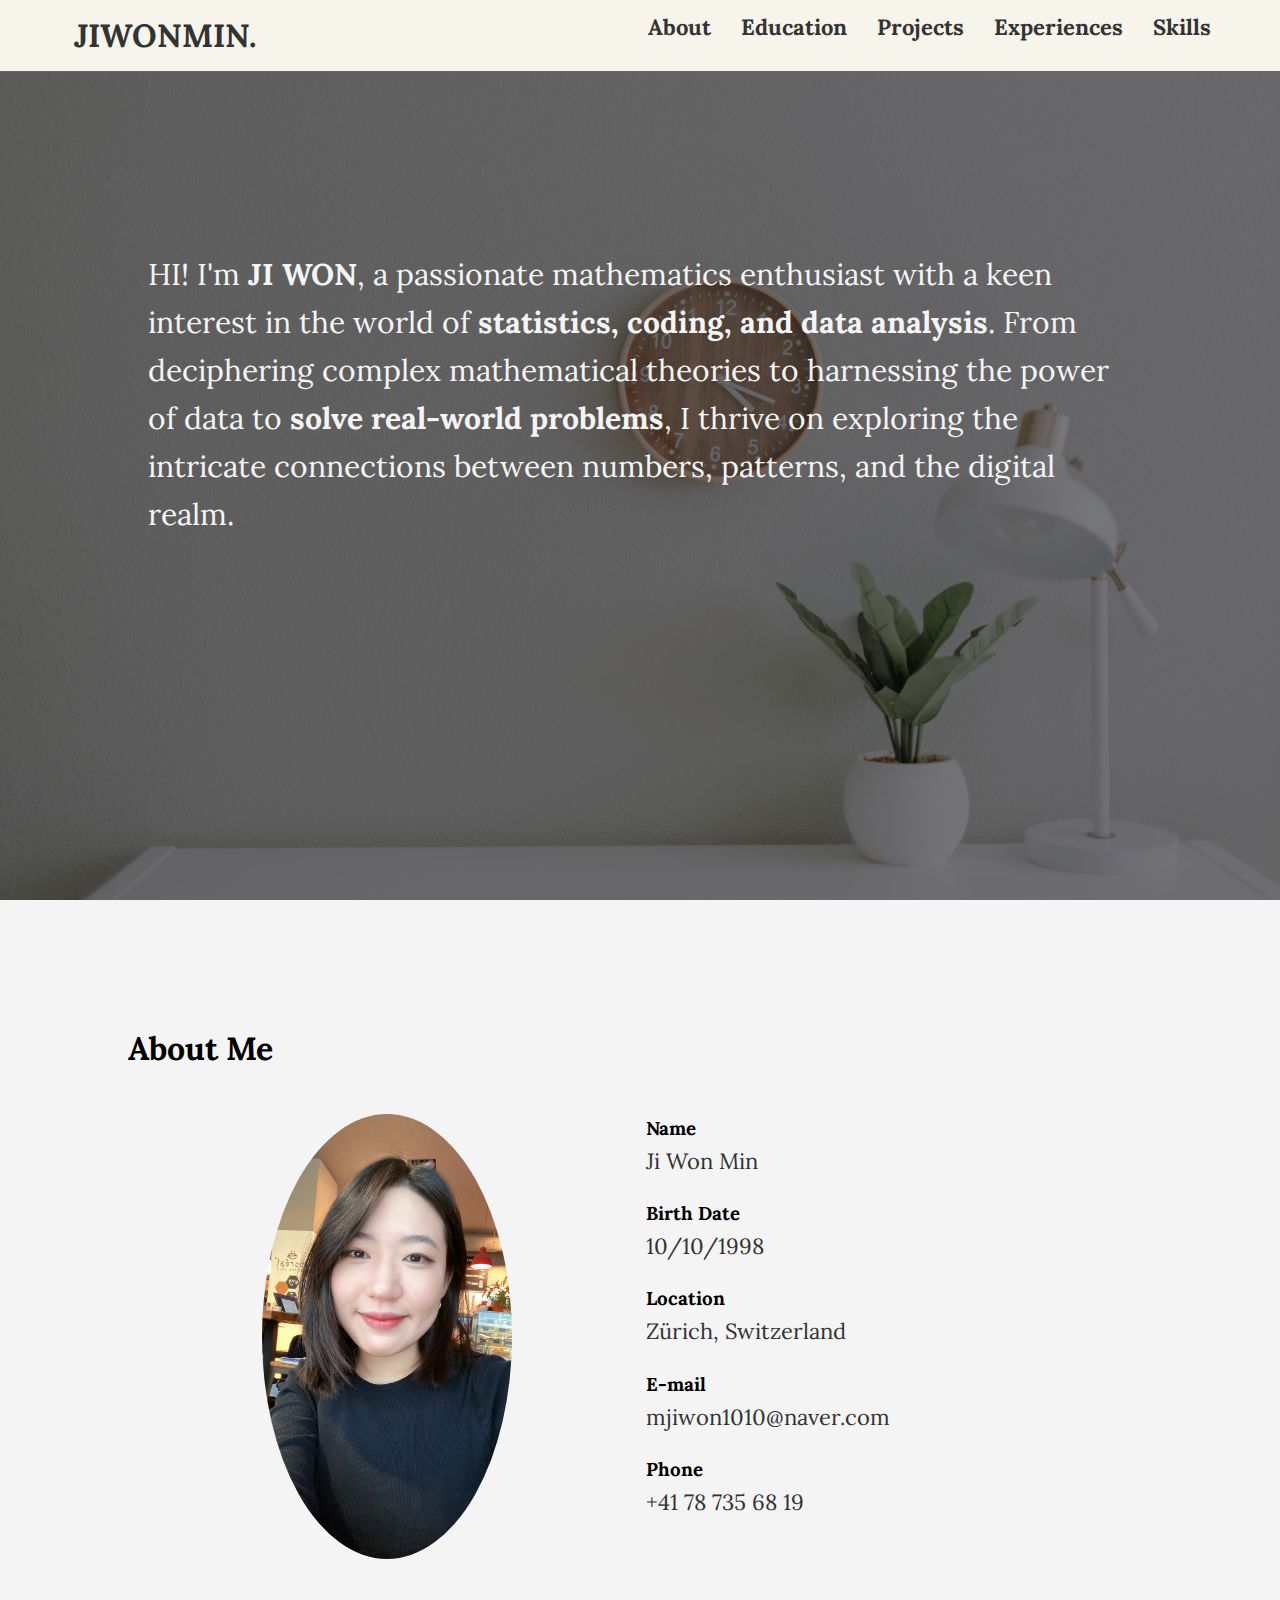
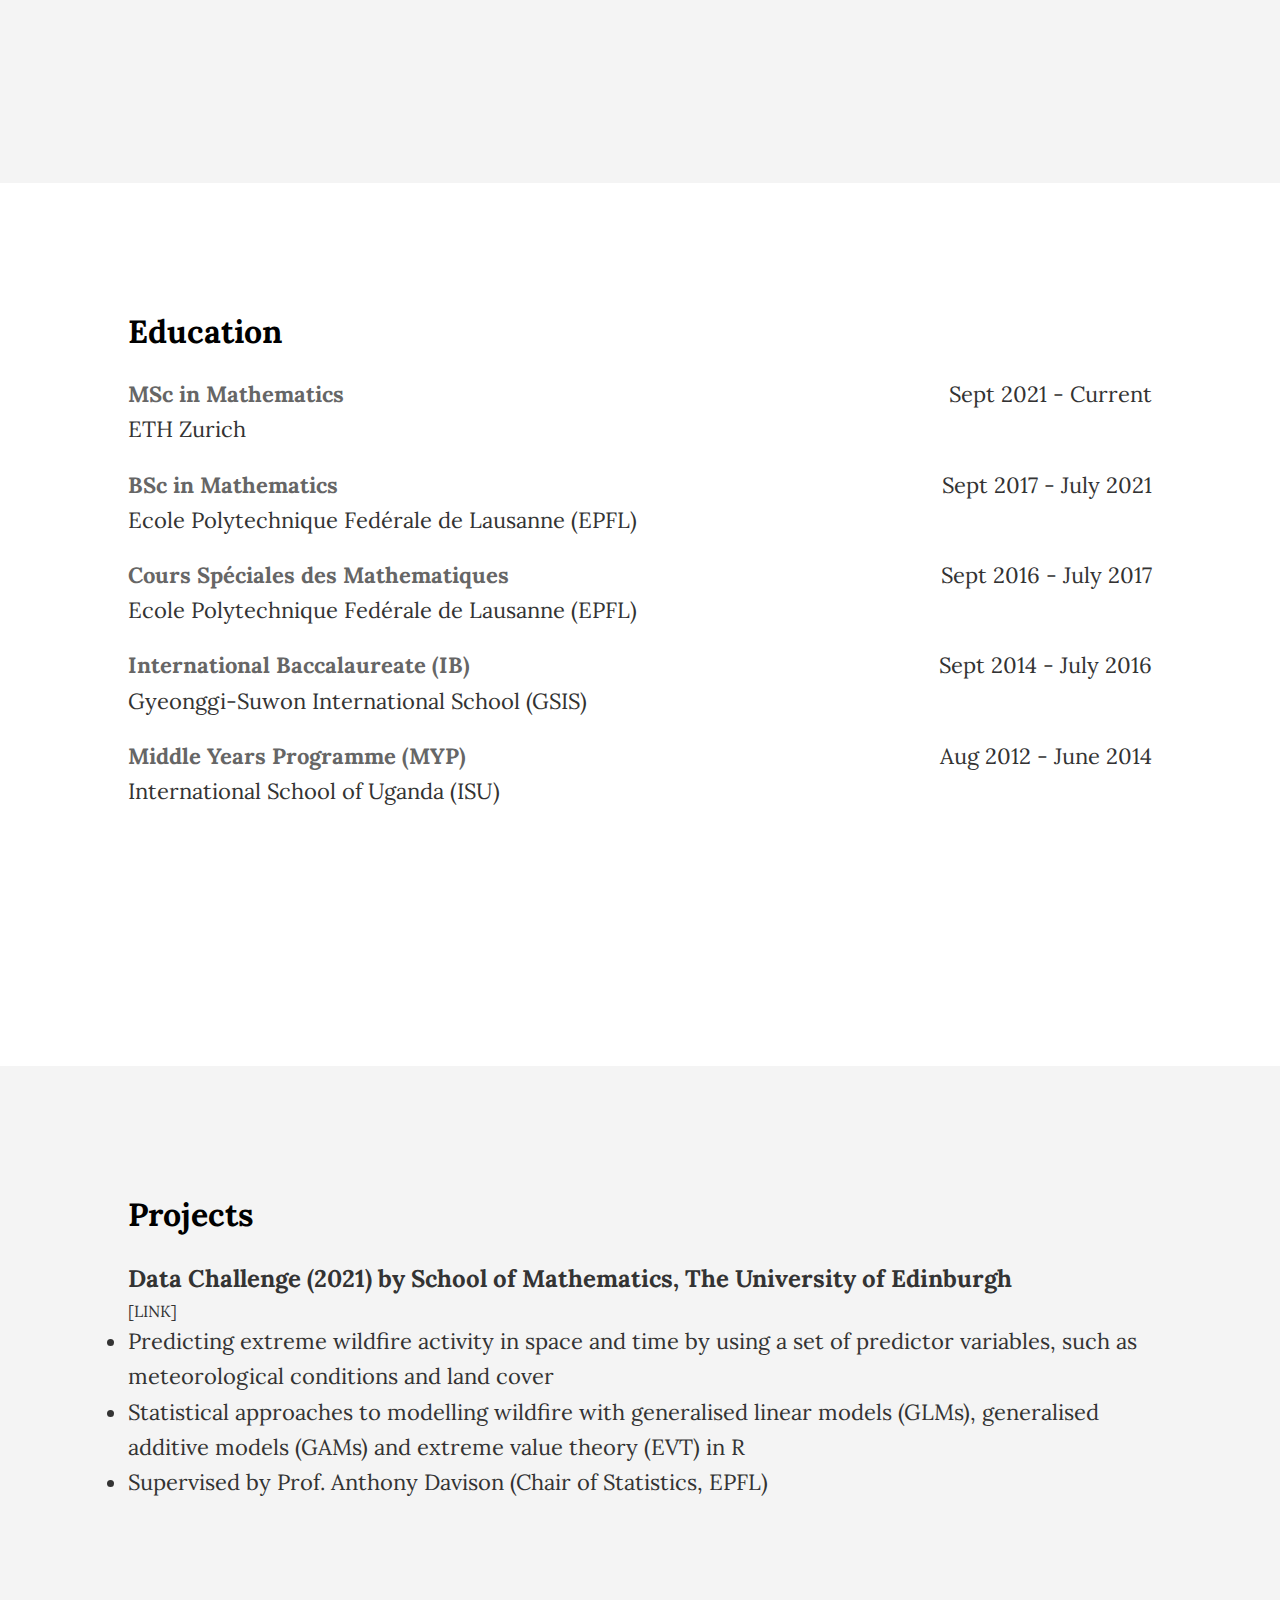
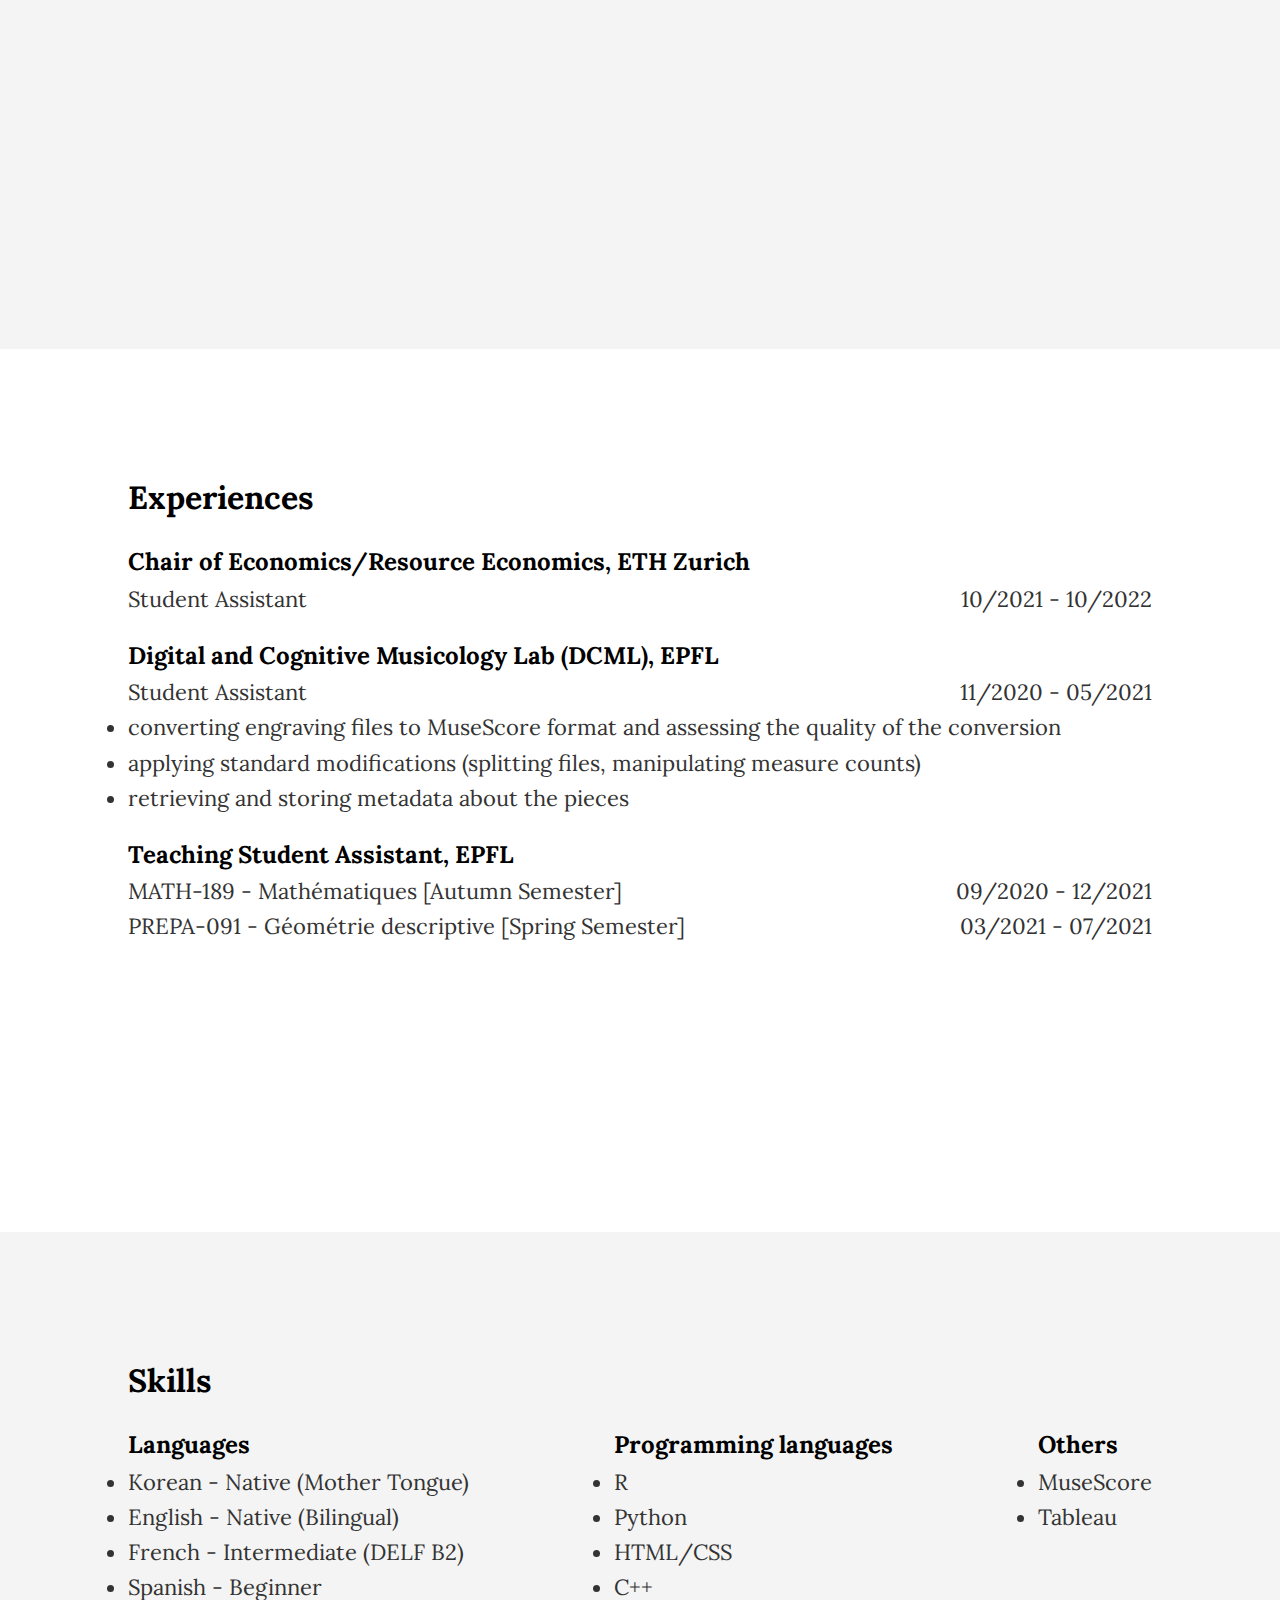
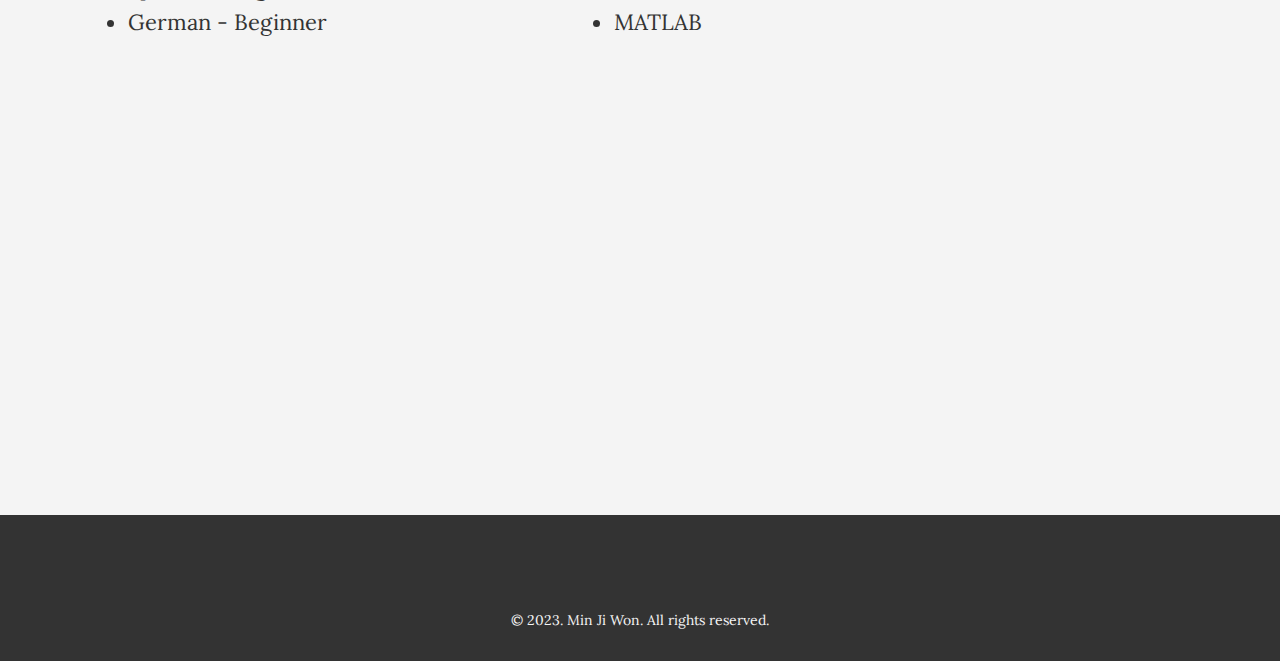
==== index.html @ 9e666506 "changed style" ====
<!DOCTYPE html>
<html lang="en">
<head>
    <meta charset="UTF-8">
    <meta name="viewport" content="width=device-width, initial-scale=1.0">
    <link rel="stylesheet" href="style.css">
    <title>민지원</title>
    <link rel="preconnect" href="https://fonts.googleapis.com">
    <link rel="preconnect" href="https://fonts.gstatic.com" crossorigin>
    <link href="https://fonts.googleapis.com/css2?family=Poppins:wght@200;400;600;700&display=swap" rel="stylesheet">
    <link href="https://fonts.googleapis.com/css2?family=Lora:wght@400;500;600;700&display=swap" rel="stylesheet">
    <link rel='stylesheet' href='https://cdn-uicons.flaticon.com/uicons-solid-rounded/css/uicons-solid-rounded.css'>
    <link rel='stylesheet' href='https://cdn-uicons.flaticon.com/uicons-regular-rounded/css/uicons-regular-rounded.css'>
    <link rel='stylesheet' href='https://cdn-uicons.flaticon.com/uicons-brands/css/uicons-brands.css'>
</head>
<body>

    <!-- Navigation -->
    <nav id="navbar" class="nav">
        <div class="nav-container display-flex">
            <a href= "/"><h1>JIWONMIN.</h1></a>
            <ul class="nav-list">
                <li><a href="#about-me">About</a></li>
                <li><a href="#education">Education</a></li>
                <li><a href="#projects">Projects</a></li>
                <li><a href="#experiences">Experiences</a></li>
                <li><a href="#skills">Skills</a></li>
            </ul>

        </div>
    </nav>

    <!-- Welcome Section -->
    <section id="welcome-section" class="welcome-section">
        <div class="container">
            <div class="welcome-content">
                <p class="light"> HI! I'm <span class="bold">JI WON</span>,
                a passionate mathematics enthusiast with a keen interest in the world of <span class="bold">statistics, coding, and data analysis</span>. From deciphering complex mathematical theories to harnessing the power of data to <span class="bold">solve real-world problems</span>, I thrive on exploring the intricate connections between numbers, patterns, and the digital realm.
                </p>
            </div>
            <i class="fi light fi-rr-angle-down"></i>
        </div>
    </section>

    <section id = "about-me" class="about-me-section">
        <div class="container">
            <h1 class="section-title">About Me</h1>
            <div class="about-me-content">
                <img src="IMG_6400.JPG" width = "250px" class="profile-pic">
                <div class="about-me-icons">
                    <div class="icon">
                        <i class="fi fi-sr-user" ></i>
                        <span><h3>Name </h3> <p>Ji Won Min</p></span>
                    </div>
                    <div class="icon">
                        <i class="fi fi-sr-calendar"></i>
                        <span><h3>Birth Date  </h3><p>10/10/1998</p></span>
                    </div>
                    <div class="icon">
                        <i class="fi fi-sr-marker"></i>
                        <span><h3>Location  </h3><p>Zürich, Switzerland</p></span>
                    </div>
                    <div class="icon">
                        <i class="fi fi-sr-envelope" ></i>
                        <span><h3>E-mail  </h3> <p>mjiwon1010@naver.com</p></span>
                    </div>
                    <div class="icon">
                        <i class="fi fi-sr-phone-call"></i>
                        <span><h3>Phone  </h3><p> +41 78 735 68 19</p></span>
                    </div>
                </div>
            </div>

        </div>
        </div>
    </section>

    <!-- Education Section -->
    <section id="education" class="education-section">
        <div class="container">
            <h1 class="section-title">Education</h1>
            <div class="education-item">
                <div class="school">
                    <p class="education-degree">MSc in Mathematics</p>
                    <p class="school-name">ETH Zurich</p>
                </div>
                <p class="education-date">Sept 2021 - Current</p>
            </div>
            <div class="education-item">
                <div class="school">
                    <p class="education-degree">BSc in Mathematics</p>
                    <p class="school-name">Ecole Polytechnique Fedérale de Lausanne (EPFL)</p>
                </div>
                <p class="education-date">Sept 2017 - July 2021</p>
            </div>
            <div class="education-item">
                <div class="school">
                    <p class="education-degree">Cours Spéciales des Mathematiques</p>
                    <p class="school-name">Ecole Polytechnique Fedérale de Lausanne (EPFL)</p>
                </div>
                <p class="education-date">Sept 2016 - July 2017</p>
            </div>

            <div class="education-item">
                <div class="school">
                    <p class="education-degree">International Baccalaureate (IB)</p>
                    <p class="school-name">Gyeonggi-Suwon International School (GSIS)</p>
                </div>
                <p class="education-date">Sept 2014 - July 2016</p>
            </div>
            <div class="education-item">
                <div class="school">
                    <p class="education-degree">Middle Years Programme (MYP)</p>
                    <p class="school-name">International School of Uganda (ISU)</p>
                </div>
                <p class="education-date">Aug 2012 - June 2014</p>
            </div>
        </div>
        
    </section>

    <!-- Projects Section -->
    <section id="projects" class="projects-section">
        <div class="container">
            <h1 class="section-title">Projects</h1>
            <div class="project">
                <h2>Data Challenge (2021) by School of Mathematics, The University of Edinburgh</h2><a href="Wildfires_Report.pdf">[LINK]</a>
                <ul>
                    <li>Predicting extreme wildfire activity in space and time by using a set of predictor variables, such as meteorological conditions and land cover</li>
                    <li>Statistical approaches to modelling wildfire with generalised linear models (GLMs), generalised additive models (GAMs) and extreme value theory (EVT) in R</li>
                    <li>Supervised by Prof. Anthony Davison (Chair of Statistics, EPFL)</li>
                </ul>
            </div>
        </div>
    </section>

    <!-- Experiences Section -->
    <section id="experiences" class="experiences-section">
        <div class="container">
            <h1 class="section-title">Experiences</h1>
            <div class="experience">
                <h2>Chair of Economics/Resource Economics, ETH Zurich</h2>
                <div class="display-flex">
                    <p>Student Assistant </p>
                    <p>10/2021 - 10/2022 </p>
                </div>
            </div>
            <div class="experience">
                <h2>Digital and Cognitive Musicology Lab (DCML), EPFL</h2>
                <div class="display-flex">
                    <p>Student Assistant</p>
                    <p>11/2020 - 05/2021</p>
                </div>
                <ul>
                    <li>converting engraving files to MuseScore format and assessing the quality of the conversion</li>
                    <li>applying standard modifications (splitting files, manipulating measure counts)</li>
                    <li>retrieving and storing metadata about the pieces</li>
                </ul>
            </div>
            <div class="experience">
                <h2>Teaching Student Assistant, EPFL </h2>
                <div class="display-flex">
                    <p>MATH-189 - Mathématiques [Autumn Semester] </p> <p>09/2020 - 12/2021 </p>
                </div>
                <div class="display-flex">
                    <p>PREPA-091 - Géométrie descriptive [Spring Semester]</p> <p>03/2021 - 07/2021</p>
                </div>
            </div>
        </div>
    </section>
    <!--Skills section -->
    <section id="skills" class="skills-section">
        <div class="container">
            <h1 class="section-title">Skills</h1>
            <div class="display-flex">
                <div class="skill">
                    <h2>Languages</h2>
                    <ul>
                        <li>Korean - Native (Mother Tongue)</li>
                        <li>English - Native (Bilingual)</li>
                        <li>French - Intermediate (DELF B2)</li>
                        <li>Spanish - Beginner</li>
                        <li>German - Beginner</li>
                    </ul>
                </div>
                <div class="skill">
                    <h2>Programming languages</h2>
                    <ul>
                        <li>R</li>
                        <li>Python</li>
                        <li>HTML/CSS</li>
                        <li>C++</li>
                        <li>MATLAB</li>
                    </ul>
                </div>
                <div class="skill">
                    <h2>Others</h2>
                    <ul>
                        <li>MuseScore</li>
                        <li>Tableau</li>
                    </ul>
                </div>
            </div>
        </div>
    </section>
    <footer>
        <div class="footer-content">
            <div class="socials">
                <a href="https://github.com/jiwon-min98"><i class="fi light fi-brands-github"></i></a>
                <a href="https://www.youtube.com/@Znlsji/"><i class="fi light fi-brands-youtube"></i></a>
                <a href="https://www.linkedin.com/in/ji-won-min-3157461b7"><i class="fi light fi-brands-linkedin"></i></a>
                <a href="https://www.instagram.com/_minjiwon/"><i class="fi light fi-brands-instagram"></i></a>
            </div>
            <p class="light">© 2023. Min Ji Won. All rights reserved.</p>
            
        </div>
        
    </footer>
    
    
</body>
</html>
---- style.css ----
/* Reset some default margin and padding */
*, ::before,::after {
    margin: 0;
    padding: 0;
}

p, li {
    color: #333;
    font-size: 22px;
}

a {
    text-decoration: none;
}



/* Global Styles */
html{
    scroll-behavior:smooth;
    line-height:1.15;
    -webkit-text-size-adjust:100%;
    -webkit-tap-highlight-color:transparent;
}
body {
    font-family: 'Lora','Poppins', sans-serif;
    line-height: 1.6;
}

section{
    position: relative;
    height:90vh;
    padding-top:73px;
}

.section-title{
    font-size: 32px;
}
.container {
    max-width: 80vw;
    margin: 0 auto;
    padding: 50px;
}
.display-flex{
    display: flex;
    justify-content: space-between;
}

.fi{
    font-size: 40px;
    margin-right: 20px;
}


/* Navigation styles */
.nav {
    padding:10px;
    position: fixed;
    top: 0;
    left: 0;
    width: 100%;
    z-index: 1000;
    text-align: center;
    background-color: #F6F4EB;
    border-bottom: #666 1px solid;
}

.nav-container{
    max-width: 90vw;
    margin:0 auto;
}


.nav-list {
    list-style-type: none;
    display: flex;
    justify-content: center;
}

.nav-list li {
    margin: 0 15px;
}

.nav a {
    text-decoration: none;
    color: #333;
    font-weight: bold;
}

.nav-list a:hover {
    background-color: #333;
    color: #fff;
}

/* Welcome Section Styles */
.welcome-section {
    background-image: linear-gradient(rgba(0, 0, 0, 0.5), rgba(0, 0, 0, 0.5)),
    url(samantha-gades-BlIhVfXbi9s-unsplash.jpg);
    background-size: cover;
    height:80vh;
    padding-top: 180px;
}


.profile-pic{
    border-radius: 90%;
}

.welcome-content{
    margin:20px;
}

.light{
    color: #f4f4f4;
}

.fi-rr-angle-down{
    position:absolute;
    margin:0;
    padding:0;
    top:80%;
    left: 50%;
    right: 50%;
    animation: updown 1s ease infinite;

}
@keyframes updown {
    0% {
      transform: translateY(-15%);
    }
  
    50% {
      transform: translateY(10%);
    }
  
    100% {
      transform: translateY(-15%);
    }
  }

.bold{
    font-weight: bold;
}

.welcome-content p{
    font-size: 30px;
}

.about-me-section{
    background:#f4f4f4;
}

.about-me-content {
    display: flex;
    justify-content: center;
    width:70vw;
    margin-top:40px;

}
.about-me-icons{
    margin-left:5vw;
}
.icon {
    display: flex;
    margin-bottom: 20px;
    margin-left: 50px;
}

/* Education Section Styles */
.education-section {
    background-color: #fff;
}

.education-section h1{
    font-size: 32px;
}

.education-item {
    margin: 20px 0;
    display: flex;
    justify-content: space-between;
}


.education-degree {
    font-weight: bold;
    color: #666;
}
/* Projects Section Styles */
.projects-section {
    background-color: #f4f4f4;
}


.project{
    text-align: left;
    margin-top: 20px;
}

.project h2 {
    color: #333;
}

.project a{
    text-decoration: none;
    color:#333;
}
/*.project a {
    text-decoration: none;
    color: #333;
    padding: 10px 20px;
    border: 1px solid #333;
    border-radius: 5px;
    transition: background-color 0.3s ease;
}*/

.project a:hover {
    background-color: #333;
    color: #fff;
}

/* Experiences section */
.experience{
    margin-top:20px;
}


/*Skills section*/
.skills-section{
    background-color: #f4f4f4;
}

.skill{
    margin-top:20px;
}

/*footer*/
footer{
    background-color: #333;
    color:#f4f4f4;
    padding:30px;
    text-align: center;

}

footer p {
    font-size: 14px;
    
}
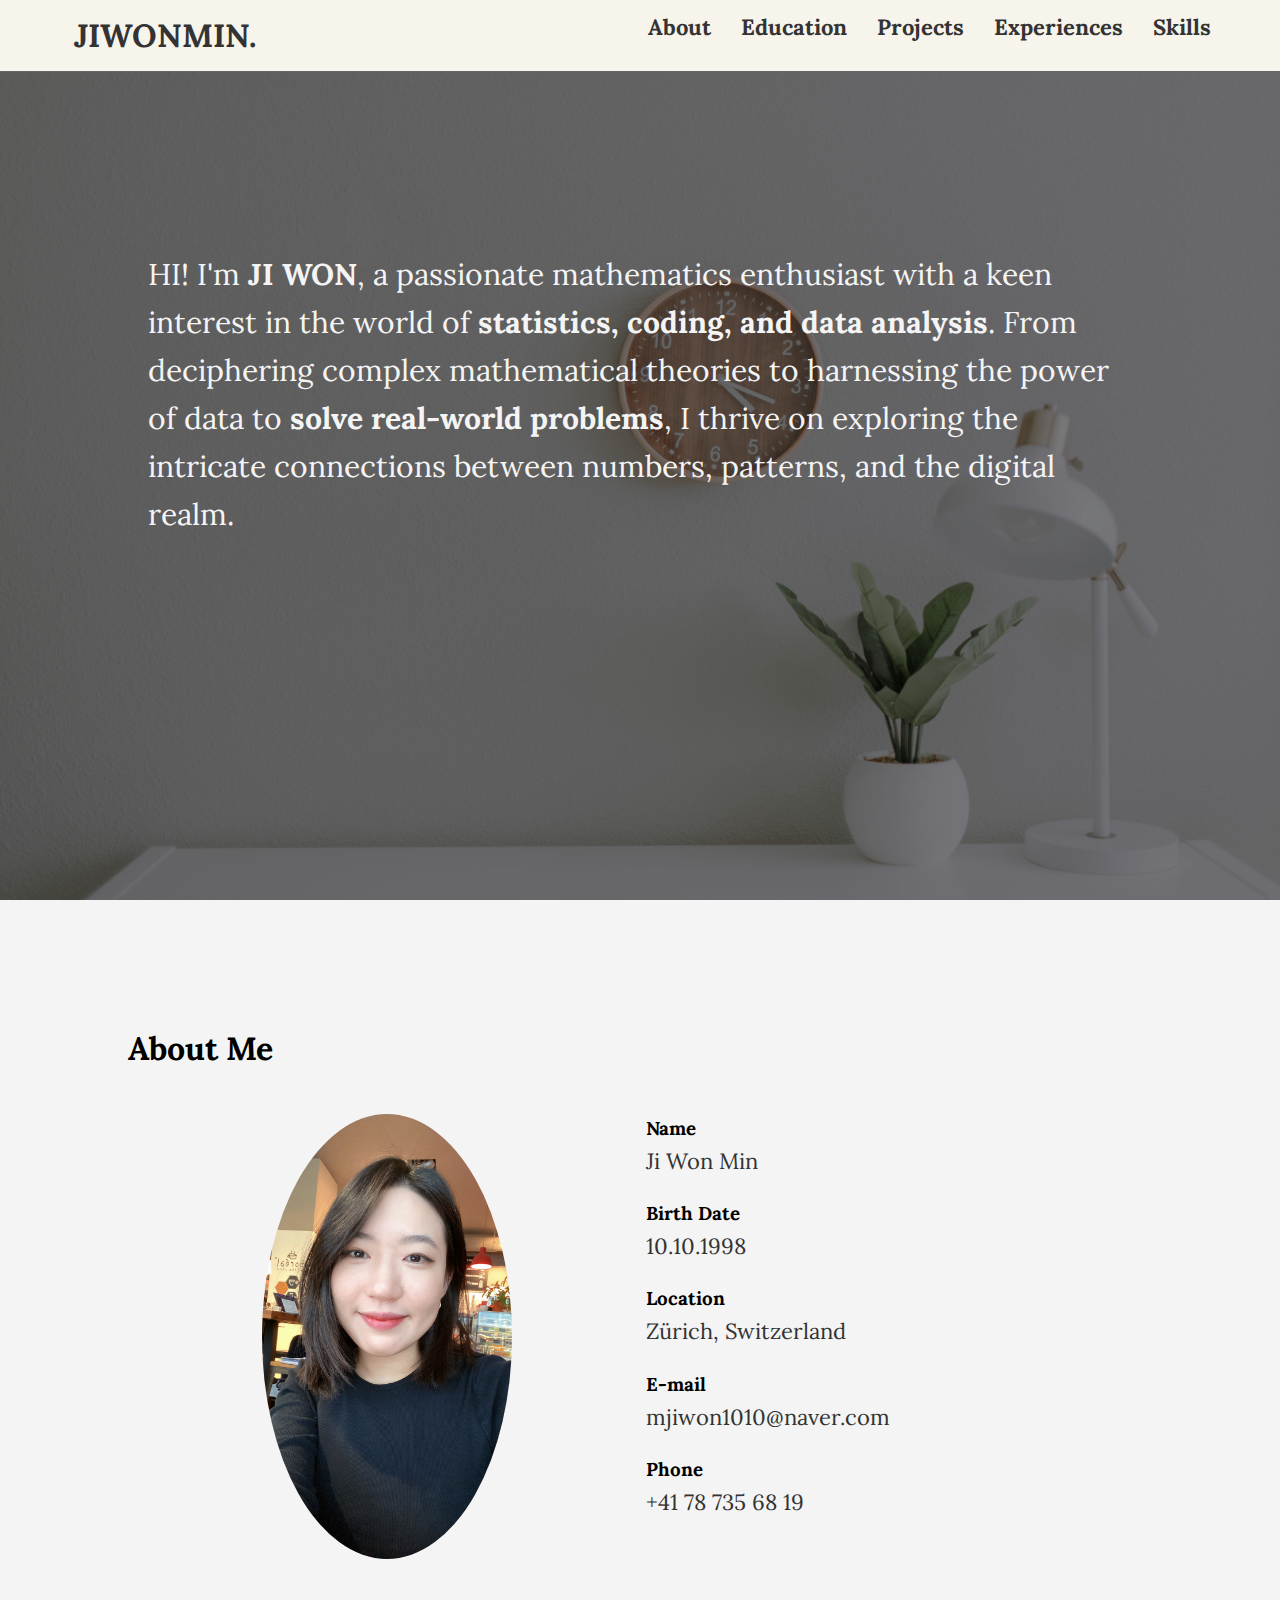
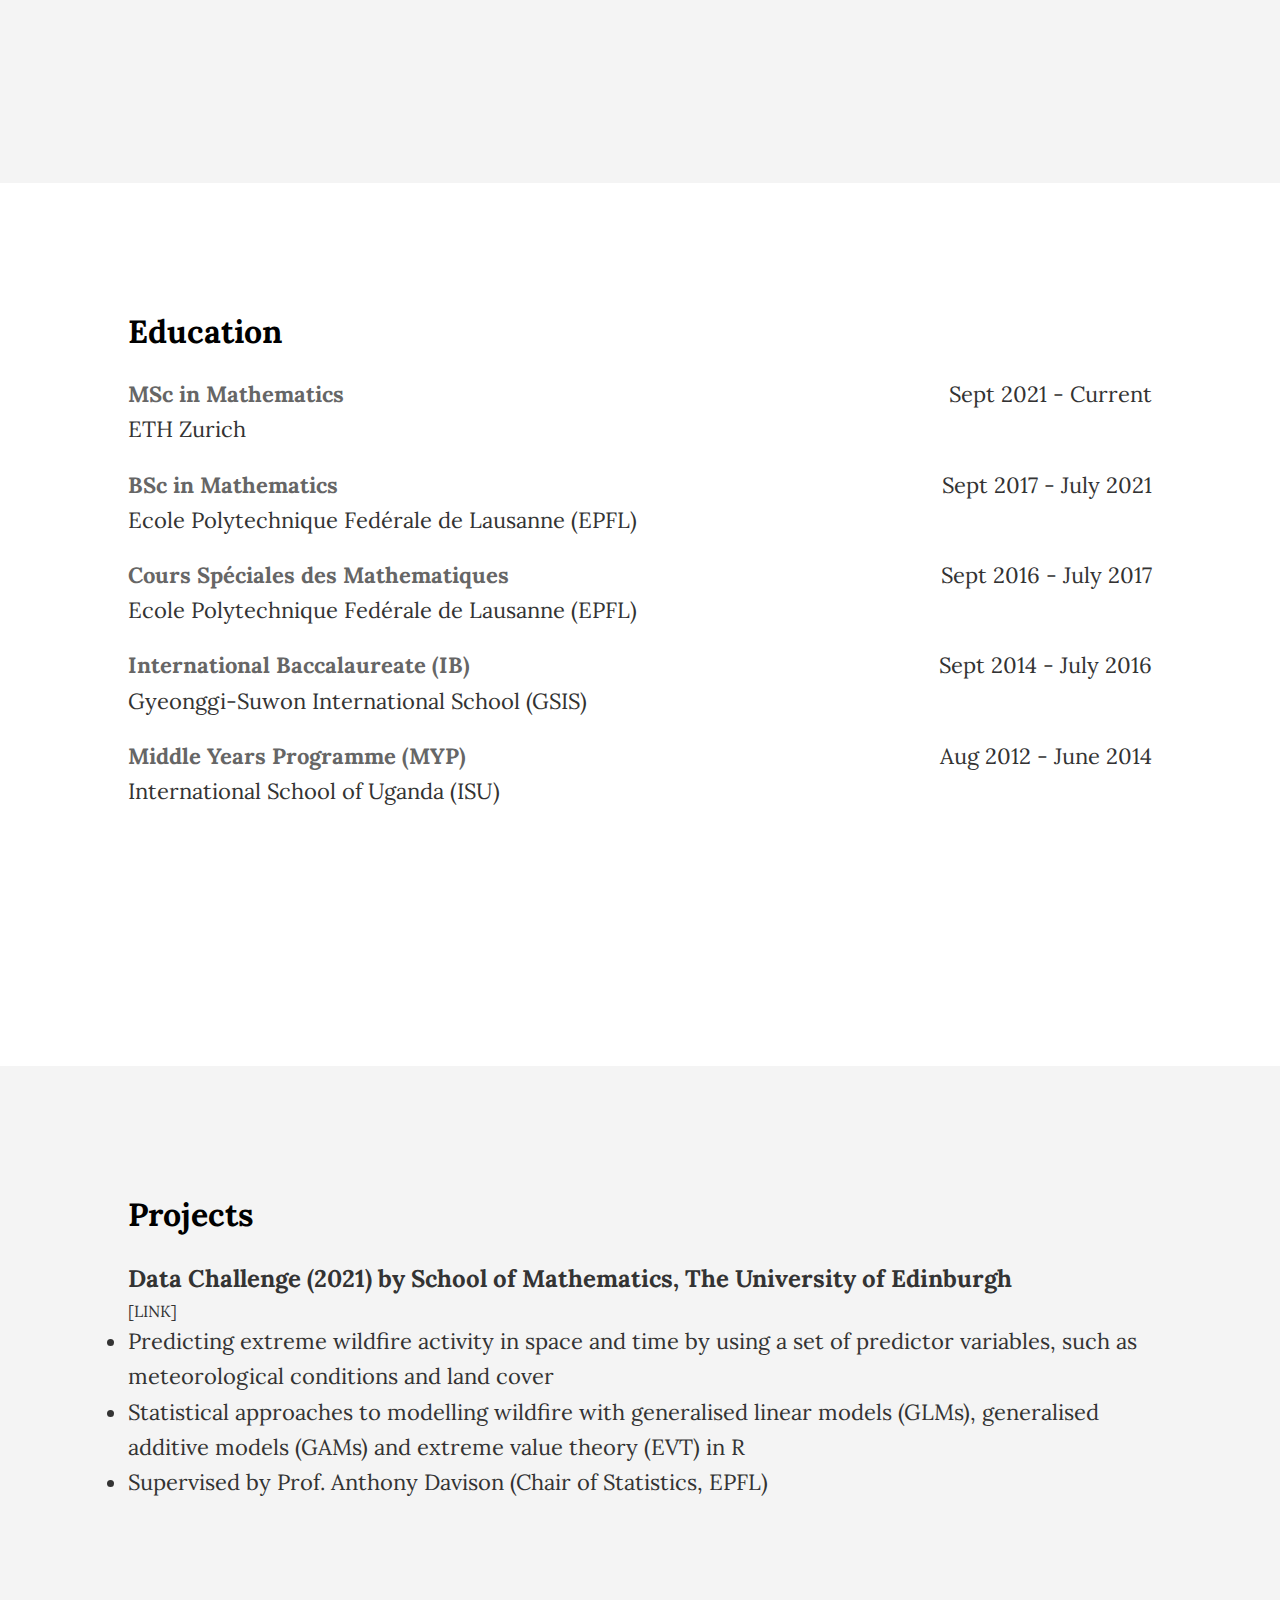
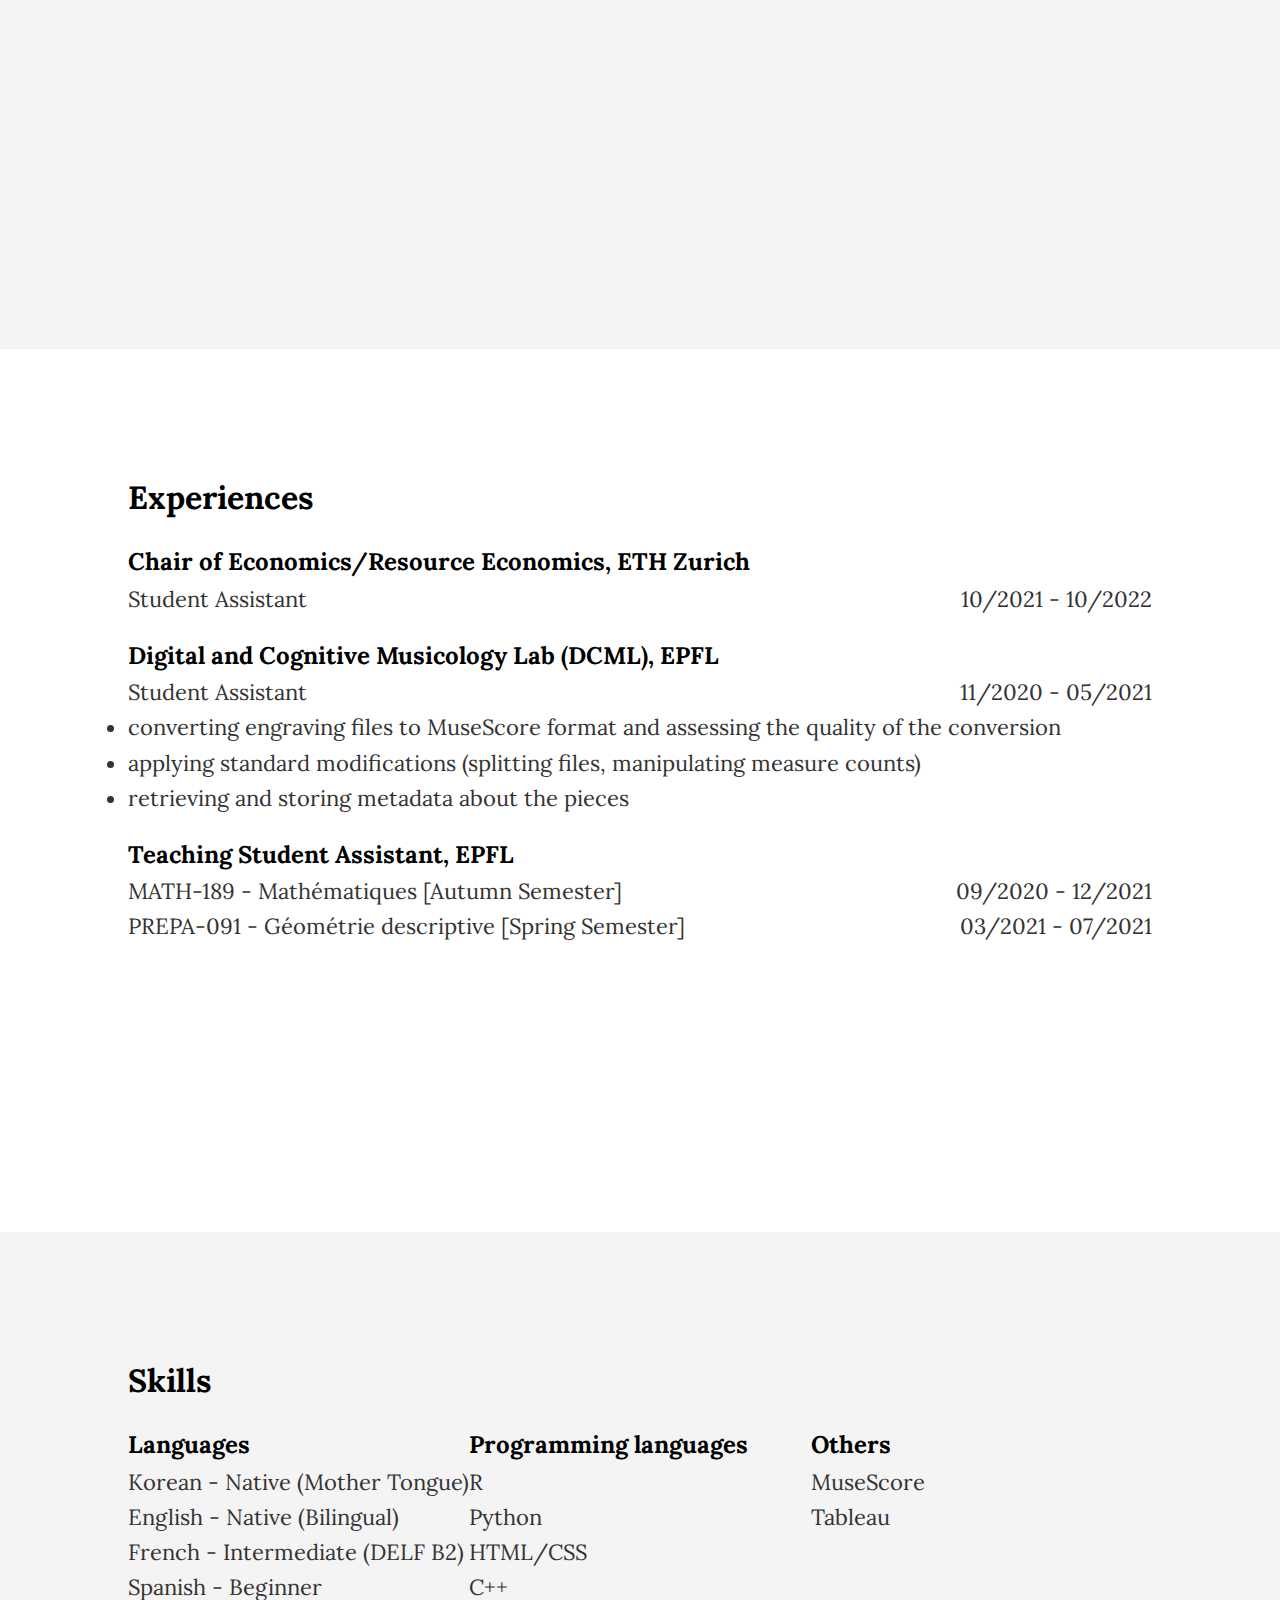
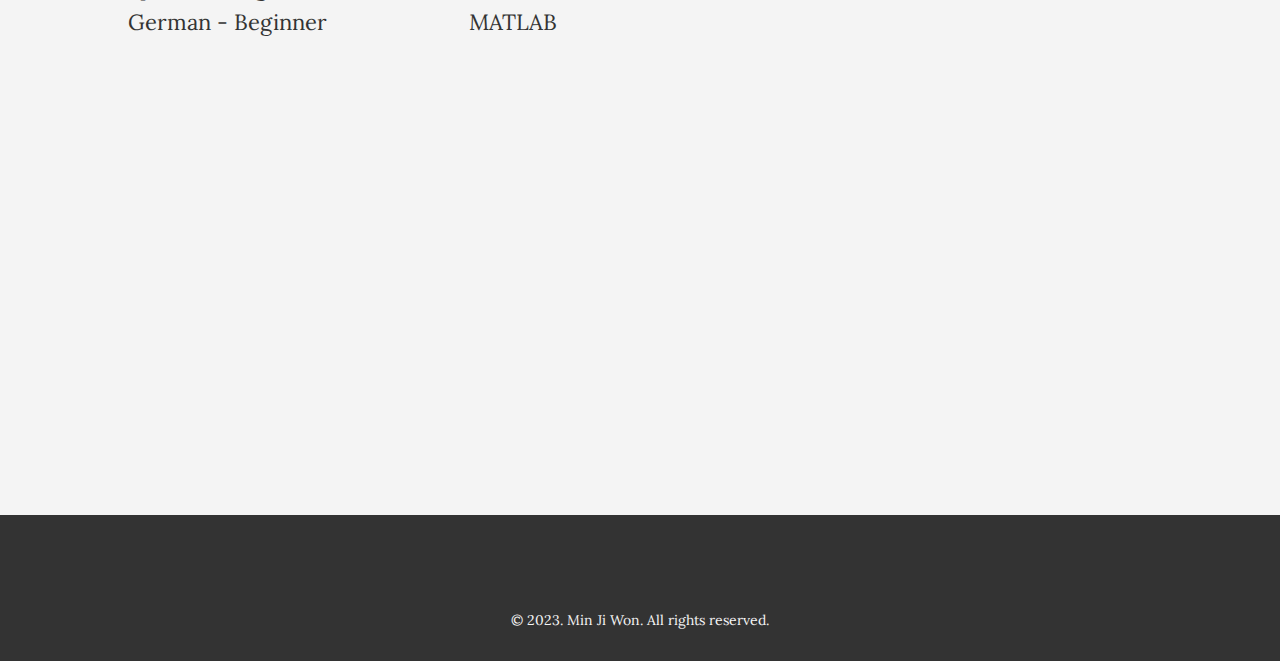
==== commit 0621bb22: "changes" ====
--- a/index.html
+++ b/index.html
@@ -54,7 +54,7 @@
                     </div>
                     <div class="icon">
                         <i class="fi fi-sr-calendar"></i>
-                        <span><h3>Birth Date  </h3><p>10/10/1998</p></span>
+                        <span><h3>Birth Date  </h3><p>10.10.1998</p></span>
                     </div>
                     <div class="icon">
                         <i class="fi fi-sr-marker"></i>
@@ -172,7 +172,7 @@
     <section id="skills" class="skills-section">
         <div class="container">
             <h1 class="section-title">Skills</h1>
-            <div class="display-flex">
+            <div class="display-grid">
                 <div class="skill">
                     <h2>Languages</h2>
                     <ul>
--- a/style.css
+++ b/style.css
@@ -234,6 +234,15 @@
     margin-top:20px;
 }
 
+.skill li{
+    list-style: none;
+}
+
+.display-grid{
+    display: grid;
+    grid-template-columns: 1fr 1fr 1fr;
+}
+
 /*footer*/
 footer{
     background-color: #333;
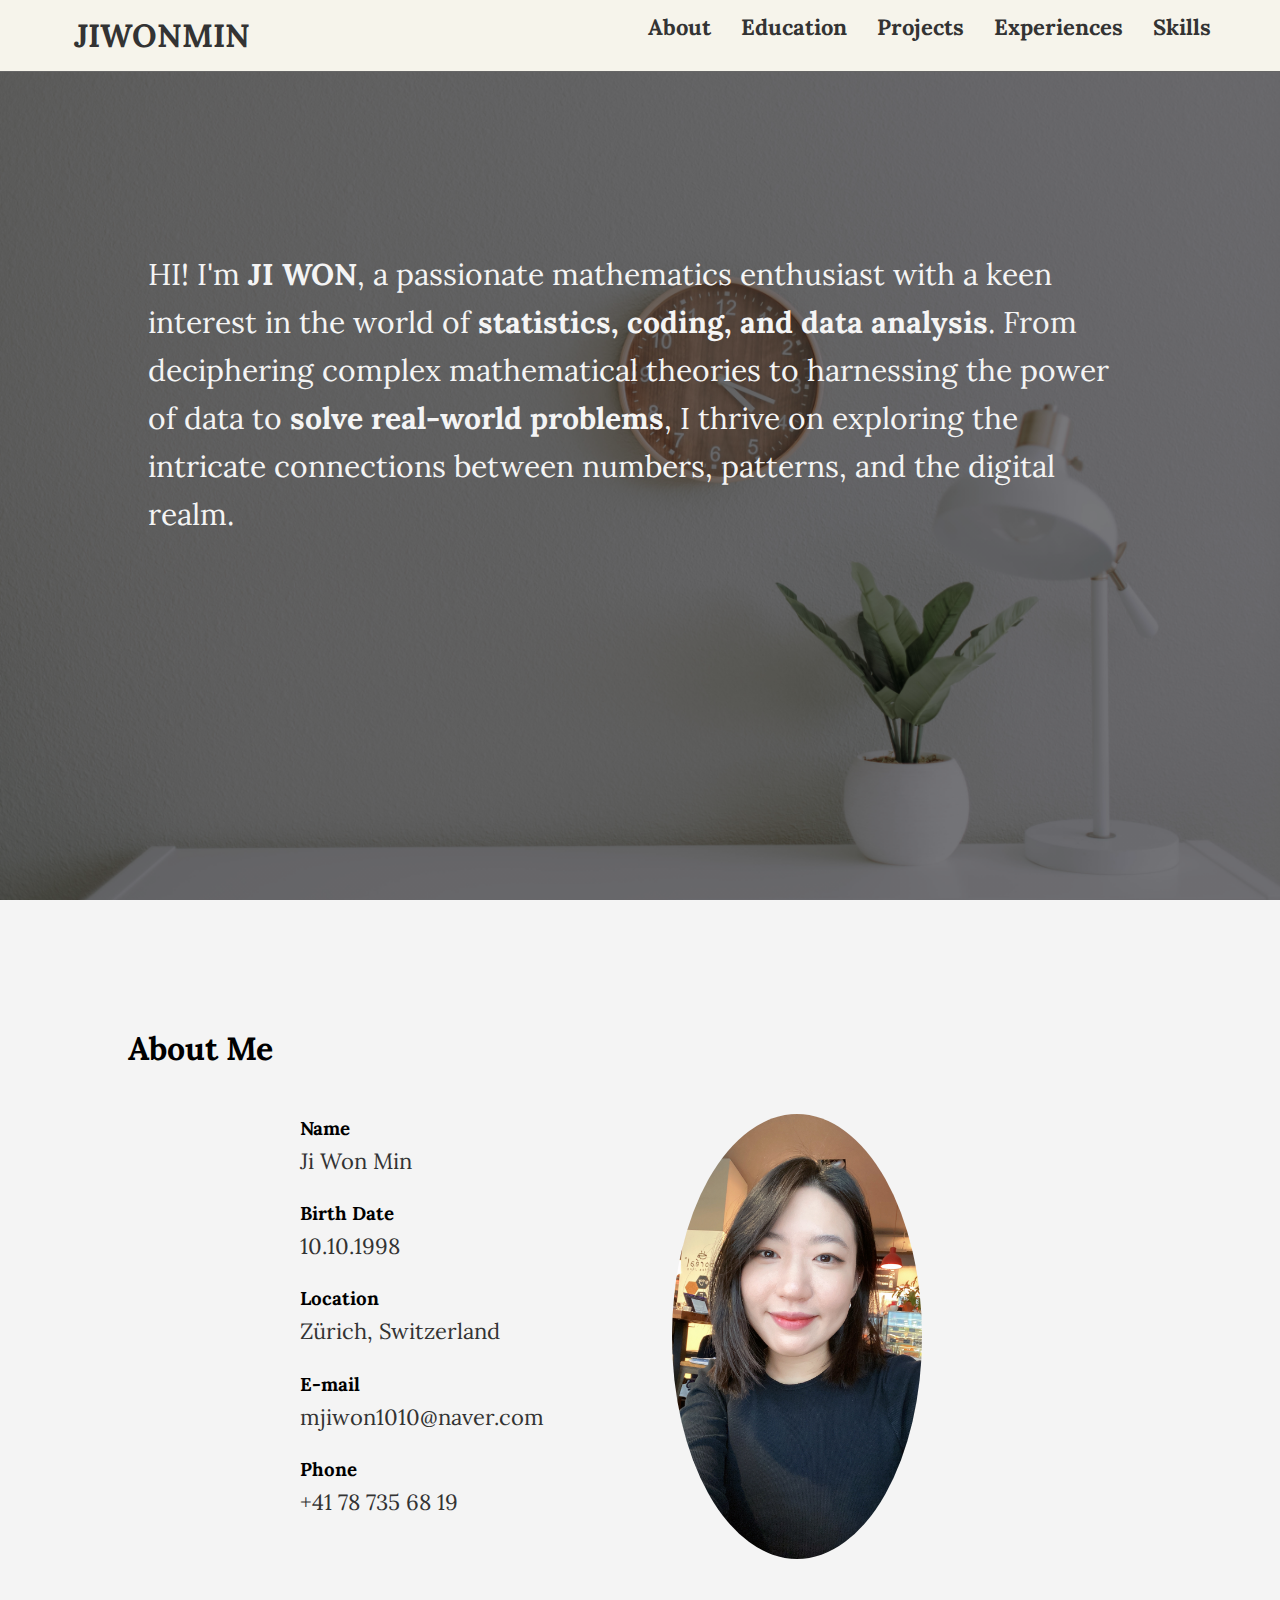
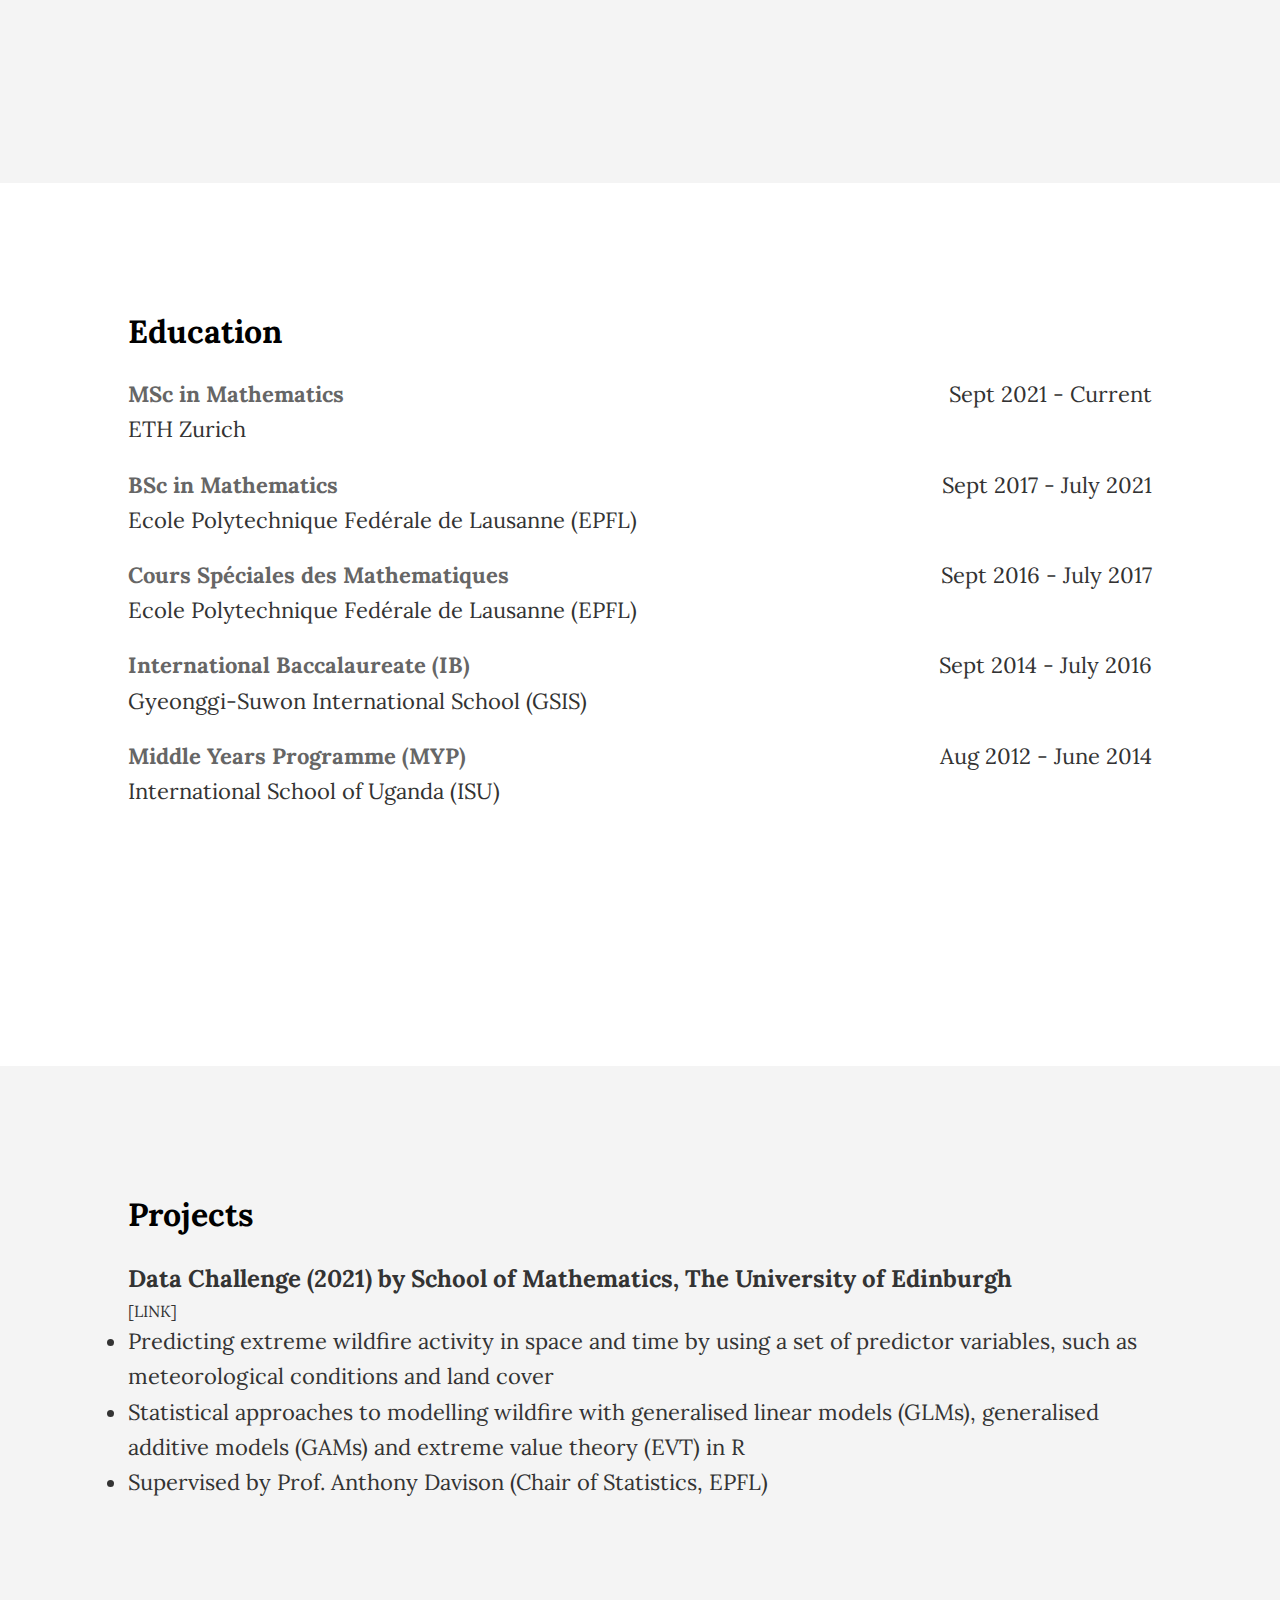
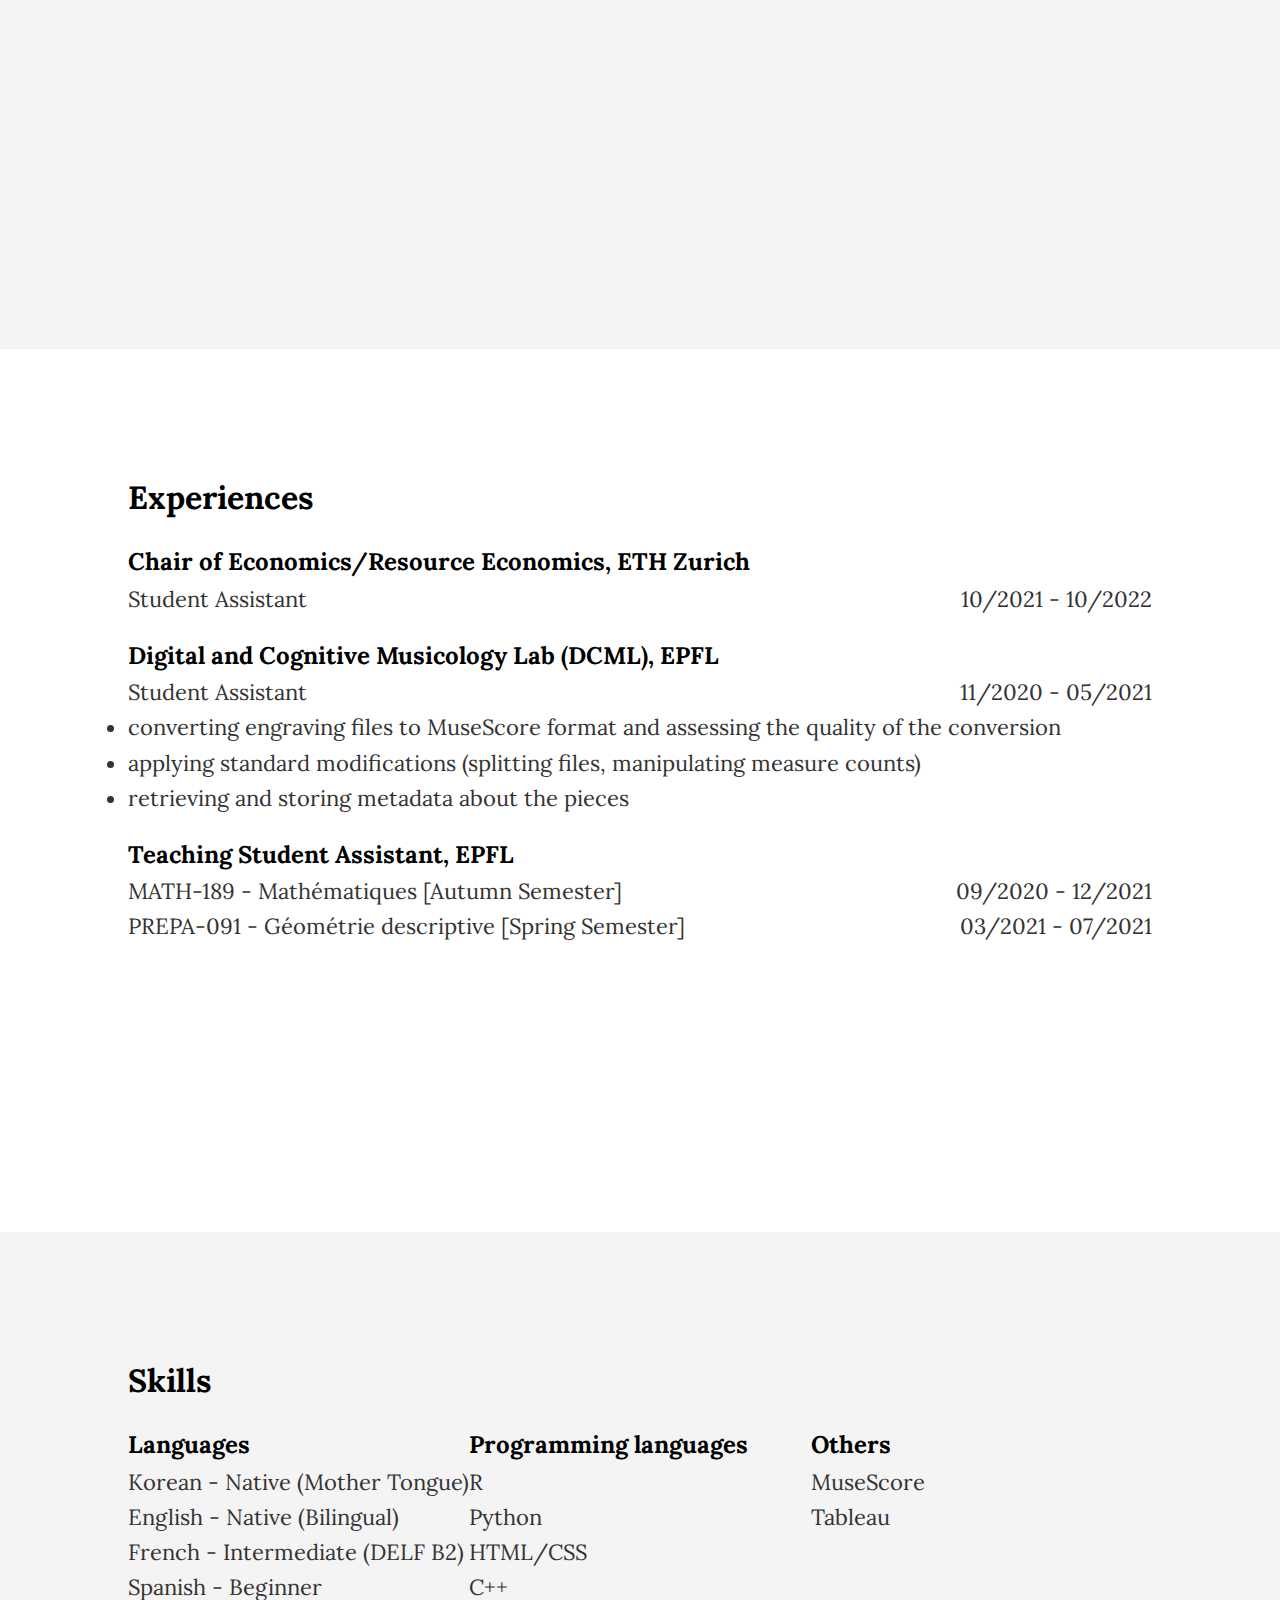
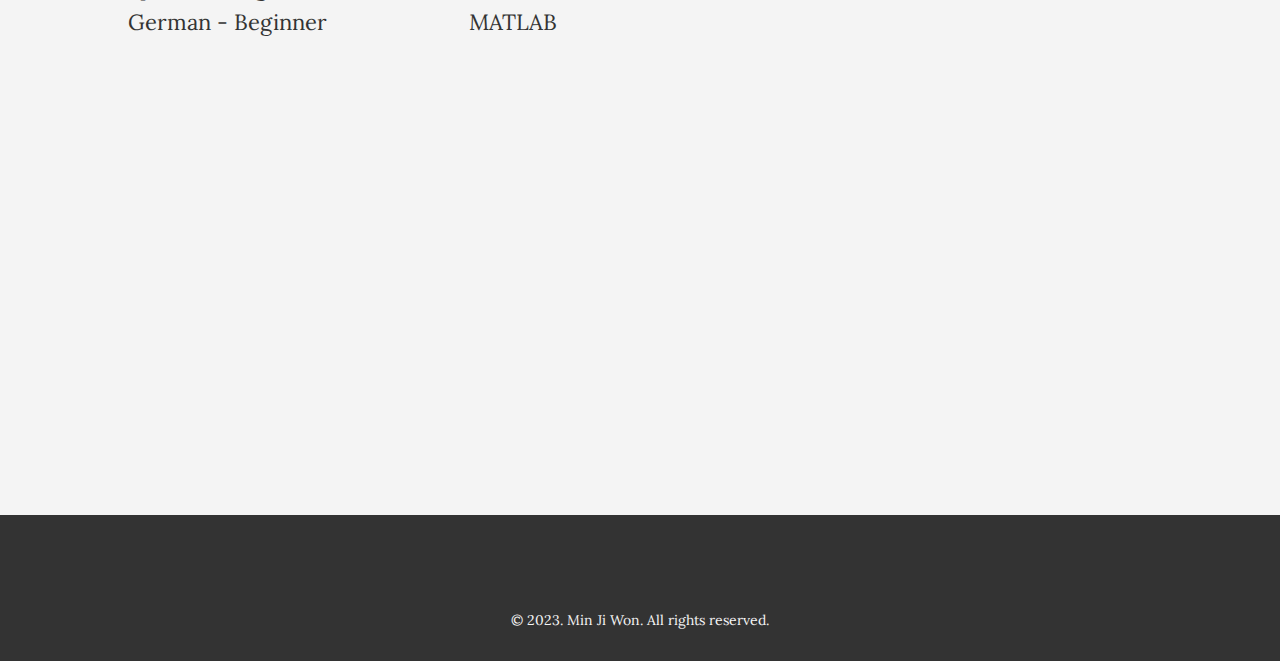
==== commit 29b96cb7: "changed title" ====
--- a/index.html
+++ b/index.html
@@ -4,7 +4,7 @@
     <meta charset="UTF-8">
     <meta name="viewport" content="width=device-width, initial-scale=1.0">
     <link rel="stylesheet" href="style.css">
-    <title>민지원</title>
+    <title>JIWONMIN</title>
     <link rel="preconnect" href="https://fonts.googleapis.com">
     <link rel="preconnect" href="https://fonts.gstatic.com" crossorigin>
     <link href="https://fonts.googleapis.com/css2?family=Poppins:wght@200;400;600;700&display=swap" rel="stylesheet">
@@ -18,7 +18,7 @@
     <!-- Navigation -->
     <nav id="navbar" class="nav">
         <div class="nav-container display-flex">
-            <a href= "/"><h1>JIWONMIN.</h1></a>
+            <a href= "/"><h1>JIWONMIN</h1></a>
             <ul class="nav-list">
                 <li><a href="#about-me">About</a></li>
                 <li><a href="#education">Education</a></li>
@@ -46,7 +46,6 @@
         <div class="container">
             <h1 class="section-title">About Me</h1>
             <div class="about-me-content">
-                <img src="IMG_6400.JPG" width = "250px" class="profile-pic">
                 <div class="about-me-icons">
                     <div class="icon">
                         <i class="fi fi-sr-user" ></i>
@@ -69,6 +68,7 @@
                         <span><h3>Phone  </h3><p> +41 78 735 68 19</p></span>
                     </div>
                 </div>
+                <img src="IMG_6400.JPG" width = "250px" class="profile-pic">
             </div>
 
         </div>
--- a/style.css
+++ b/style.css
@@ -95,12 +95,11 @@
 /* Welcome Section Styles */
 .welcome-section {
     background-image: linear-gradient(rgba(0, 0, 0, 0.5), rgba(0, 0, 0, 0.5)),
-    url(samantha-gades-BlIhVfXbi9s-unsplash.jpg);
+    url(background-image.jpg);
     background-size: cover;
     height:80vh;
     padding-top: 180px;
 }
-
 
 .profile-pic{
     border-radius: 90%;
@@ -155,10 +154,11 @@
     justify-content: center;
     width:70vw;
     margin-top:40px;
-
-}
-.about-me-icons{
-    margin-left:5vw;
+}
+
+.about-me-content img {
+    margin-left:10vw;
+
 }
 .icon {
     display: flex;
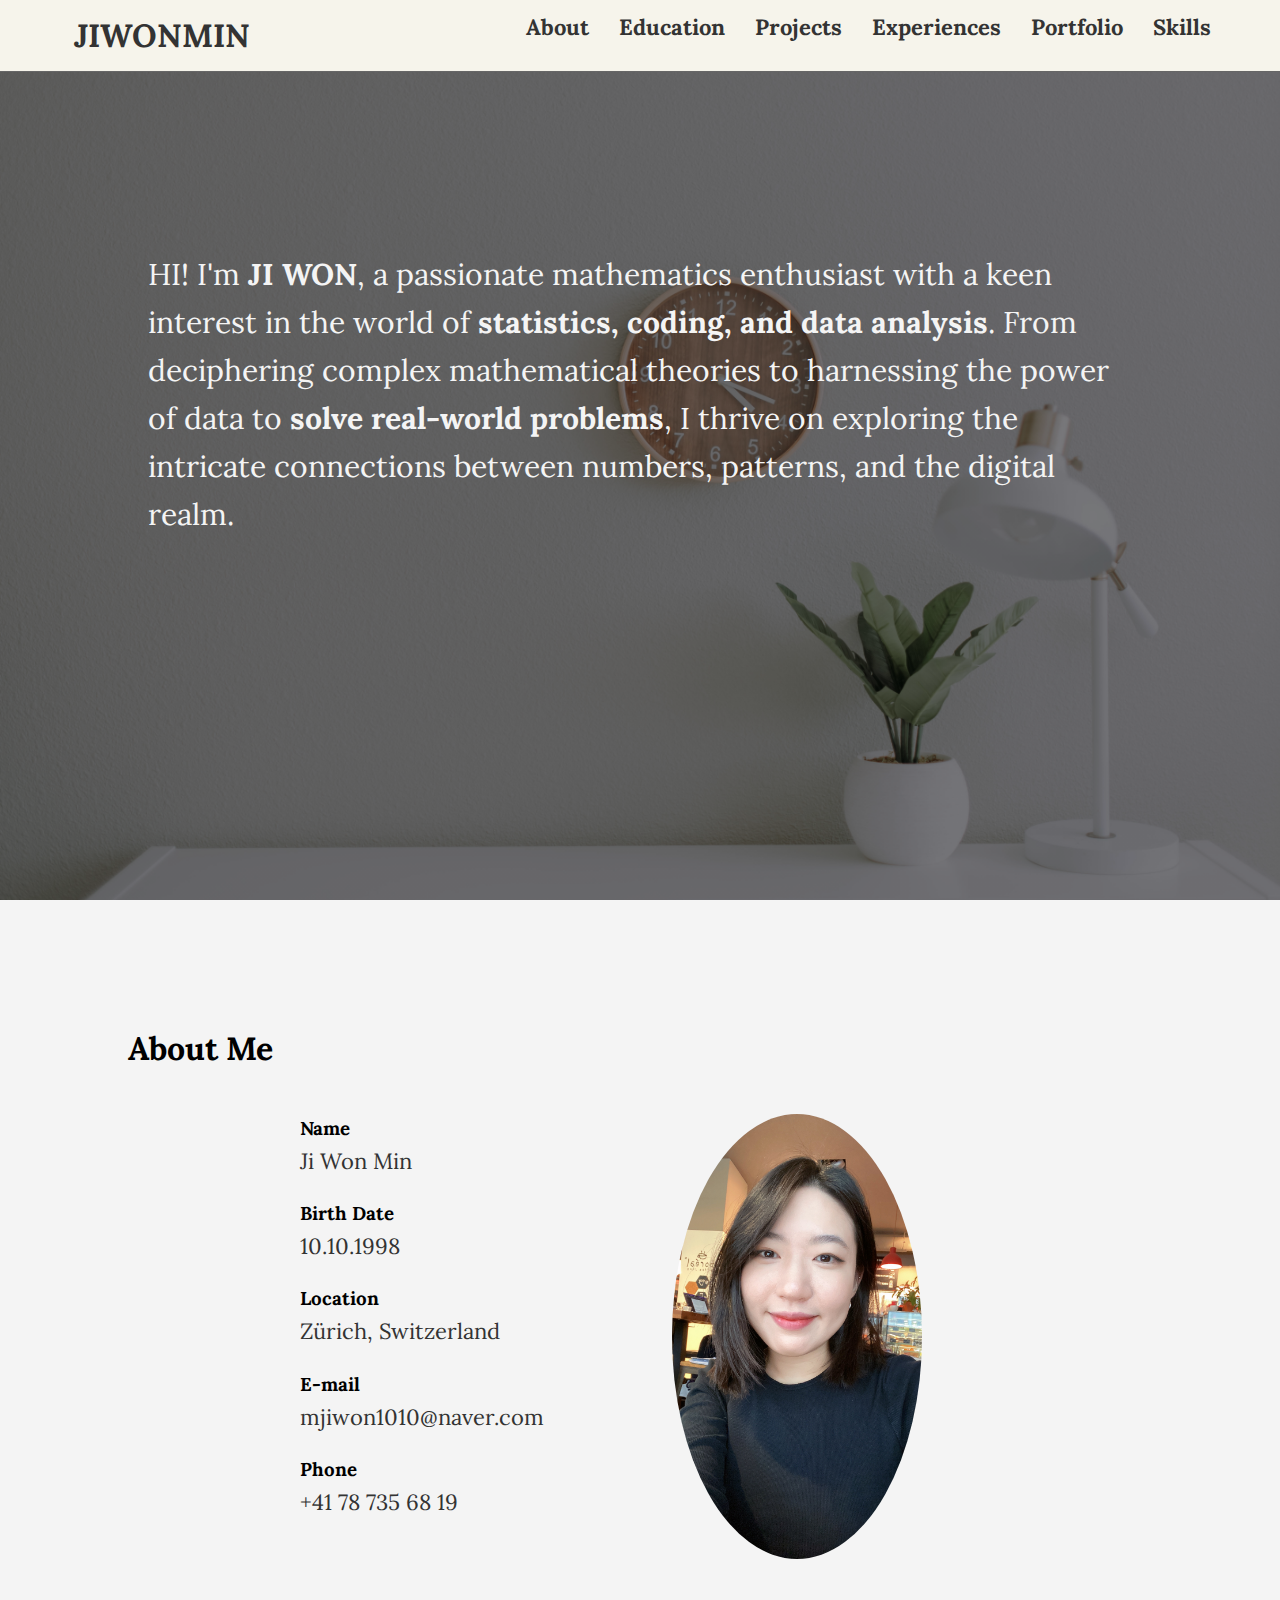
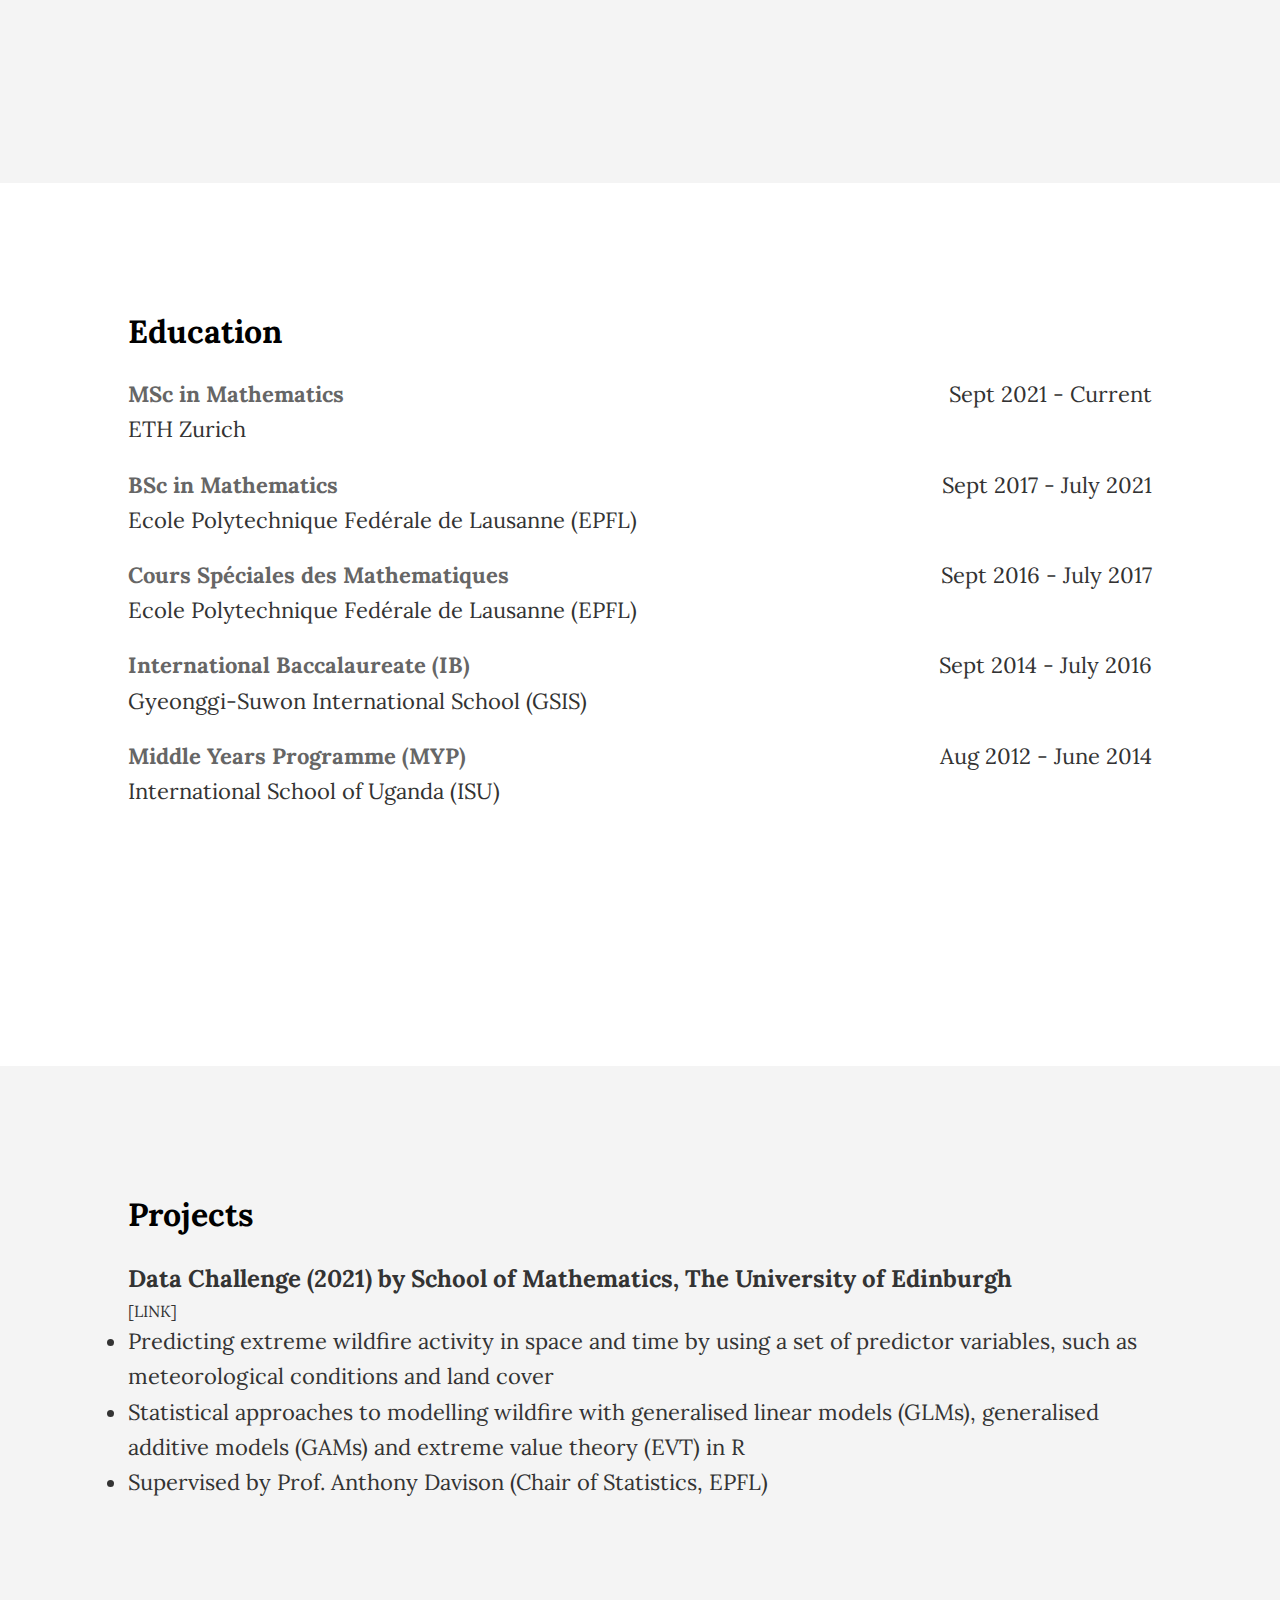
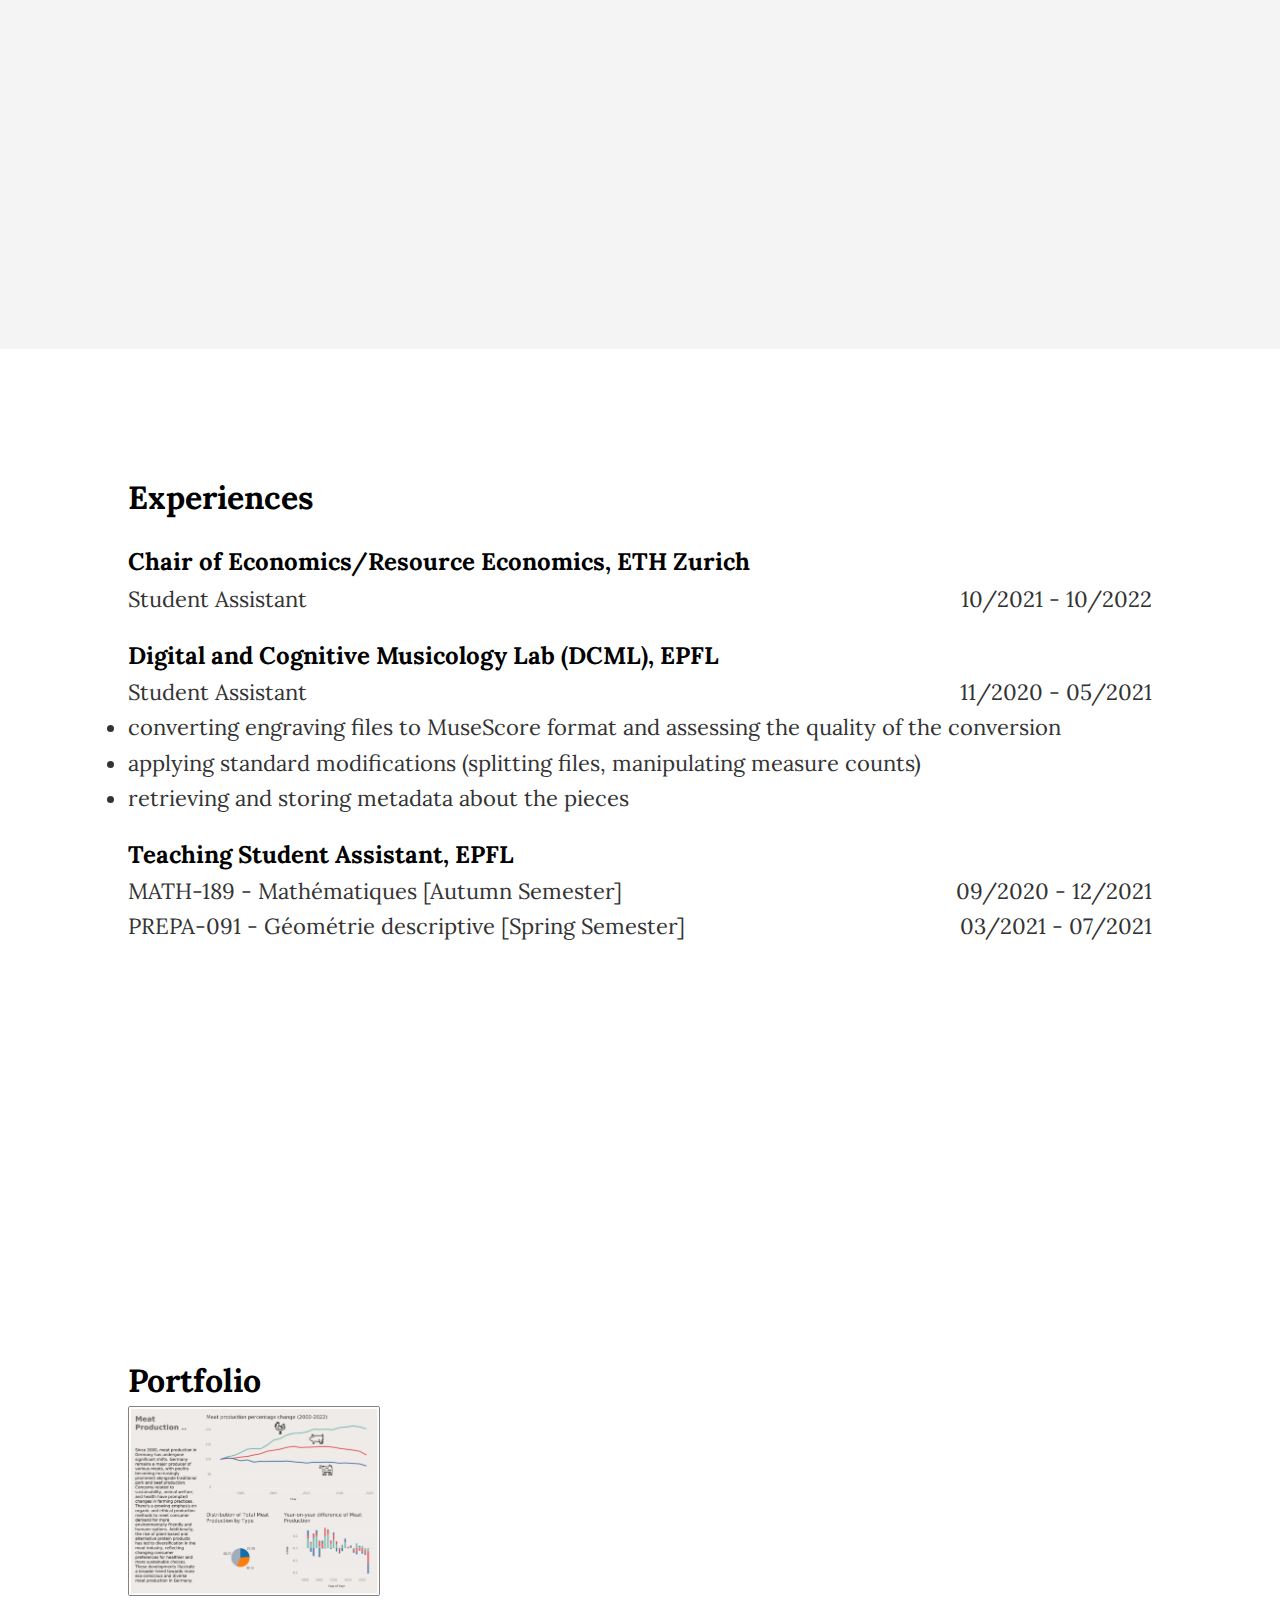
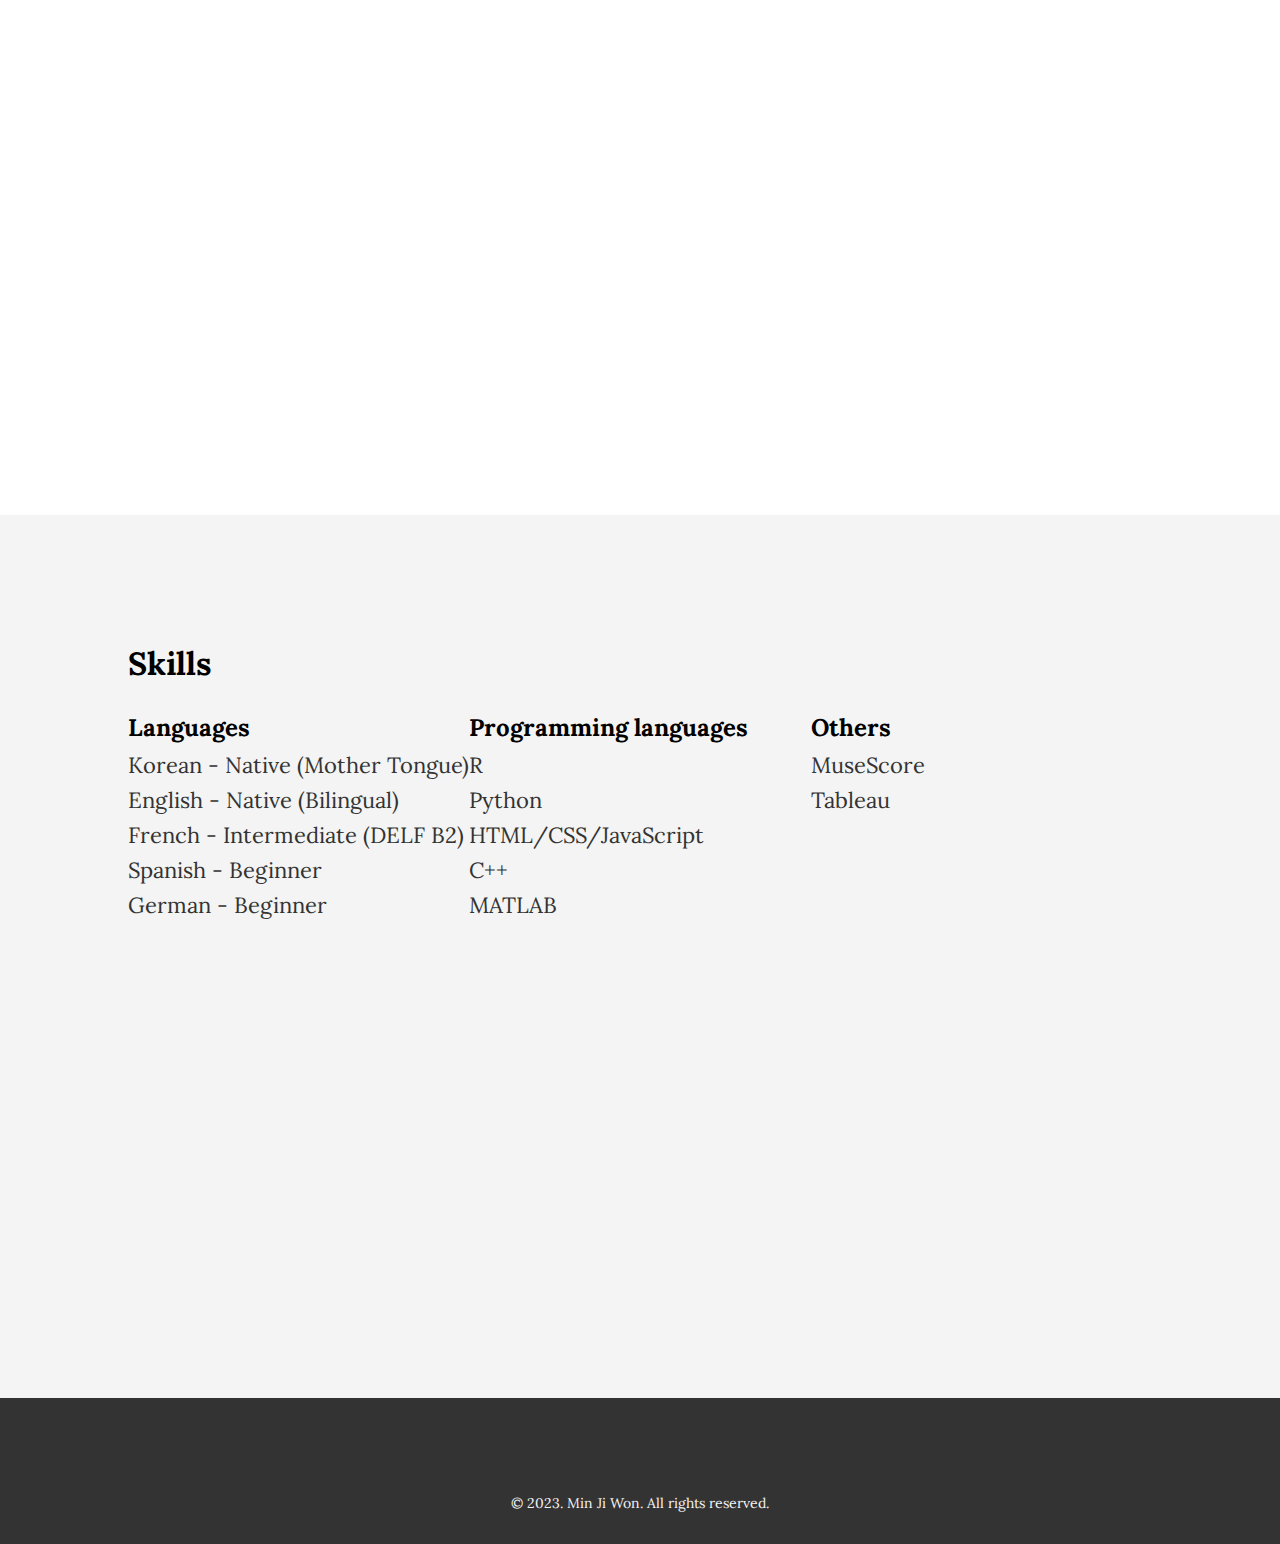
==== commit f88be2b4: "added porfolio section" ====
--- a/index.html
+++ b/index.html
@@ -4,7 +4,7 @@
     <meta charset="UTF-8">
     <meta name="viewport" content="width=device-width, initial-scale=1.0">
     <link rel="stylesheet" href="style.css">
-    <title>JIWONMIN</title>
+    <title>Jiwon Min</title>
     <link rel="preconnect" href="https://fonts.googleapis.com">
     <link rel="preconnect" href="https://fonts.gstatic.com" crossorigin>
     <link href="https://fonts.googleapis.com/css2?family=Poppins:wght@200;400;600;700&display=swap" rel="stylesheet">
@@ -24,9 +24,9 @@
                 <li><a href="#education">Education</a></li>
                 <li><a href="#projects">Projects</a></li>
                 <li><a href="#experiences">Experiences</a></li>
+                <li><a href="#portfolio">Portfolio</a></li>
                 <li><a href="#skills">Skills</a></li>
             </ul>
-
         </div>
     </nav>
 
@@ -168,6 +168,16 @@
             </div>
         </div>
     </section>
+
+    <section id ="portfolio" class="portfolio-section">
+        <div class="container">
+            <h1 class="section-title">Portfolio</h1>
+            <div class="portfolio-contents">
+                <a href="https://public.tableau.com/views/MeatProductioninGermanyMM2023W10/Dashboard1?:language=en-GB&:display_count=n&:origin=viz_share_link"><img src="tableau_projects/MeatProductionGermany/dashboard_img.png"></a>
+            </div>
+        </div>
+    </section>
+
     <!--Skills section -->
     <section id="skills" class="skills-section">
         <div class="container">
@@ -188,7 +198,7 @@
                     <ul>
                         <li>R</li>
                         <li>Python</li>
-                        <li>HTML/CSS</li>
+                        <li>HTML/CSS/JavaScript</li>
                         <li>C++</li>
                         <li>MATLAB</li>
                     </ul>
@@ -219,4 +229,5 @@
     
     
 </body>
+
 </html>
--- a/style.css
+++ b/style.css
@@ -205,13 +205,12 @@
     text-decoration: none;
     color:#333;
 }
-/*.project a {
-    text-decoration: none;
-    color: #333;
-    padding: 10px 20px;
-    border: 1px solid #333;
-    border-radius: 5px;
+
+.portfolio-contents img{
+    border: 1px solid #838181;
+    border-radius: 2px;
     transition: background-color 0.3s ease;
+    width:250px;
 }*/
 
 .project a:hover {
@@ -254,5 +253,4 @@
 
 footer p {
     font-size: 14px;
-    
-}
+}
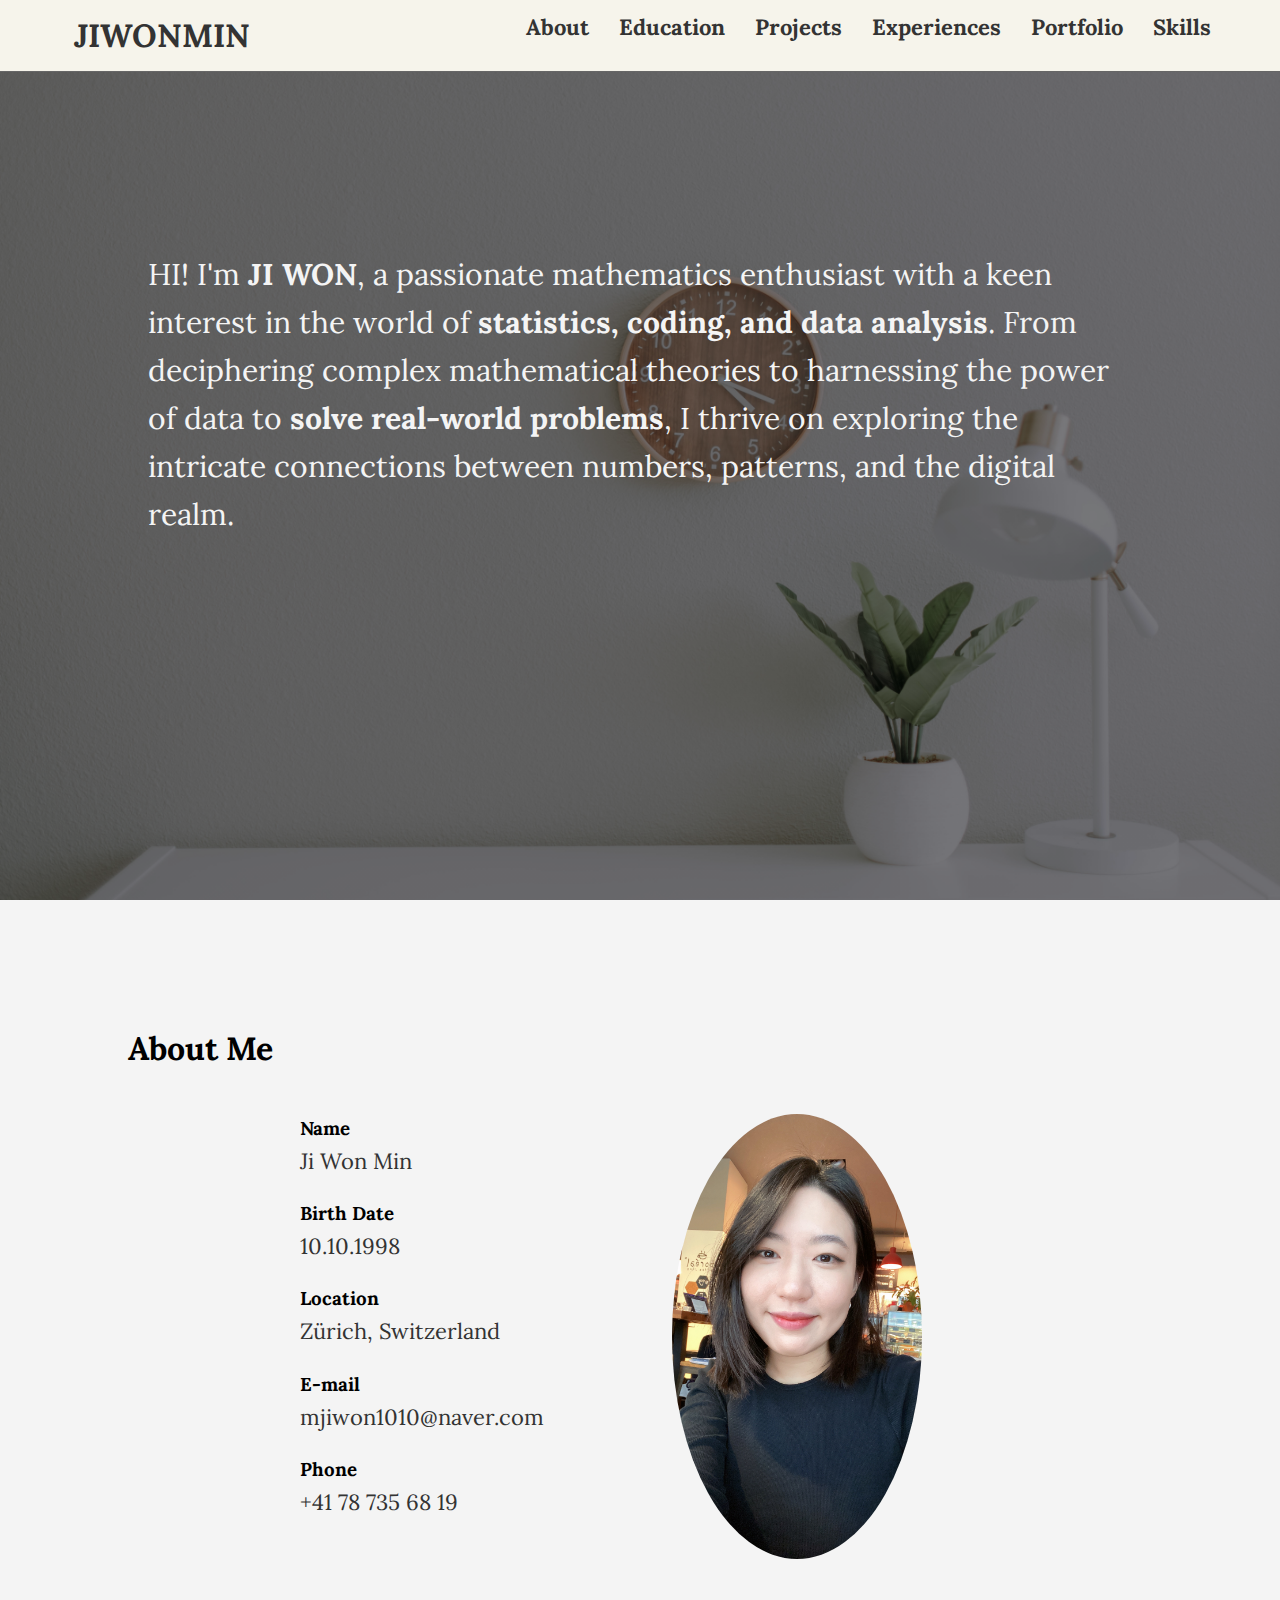
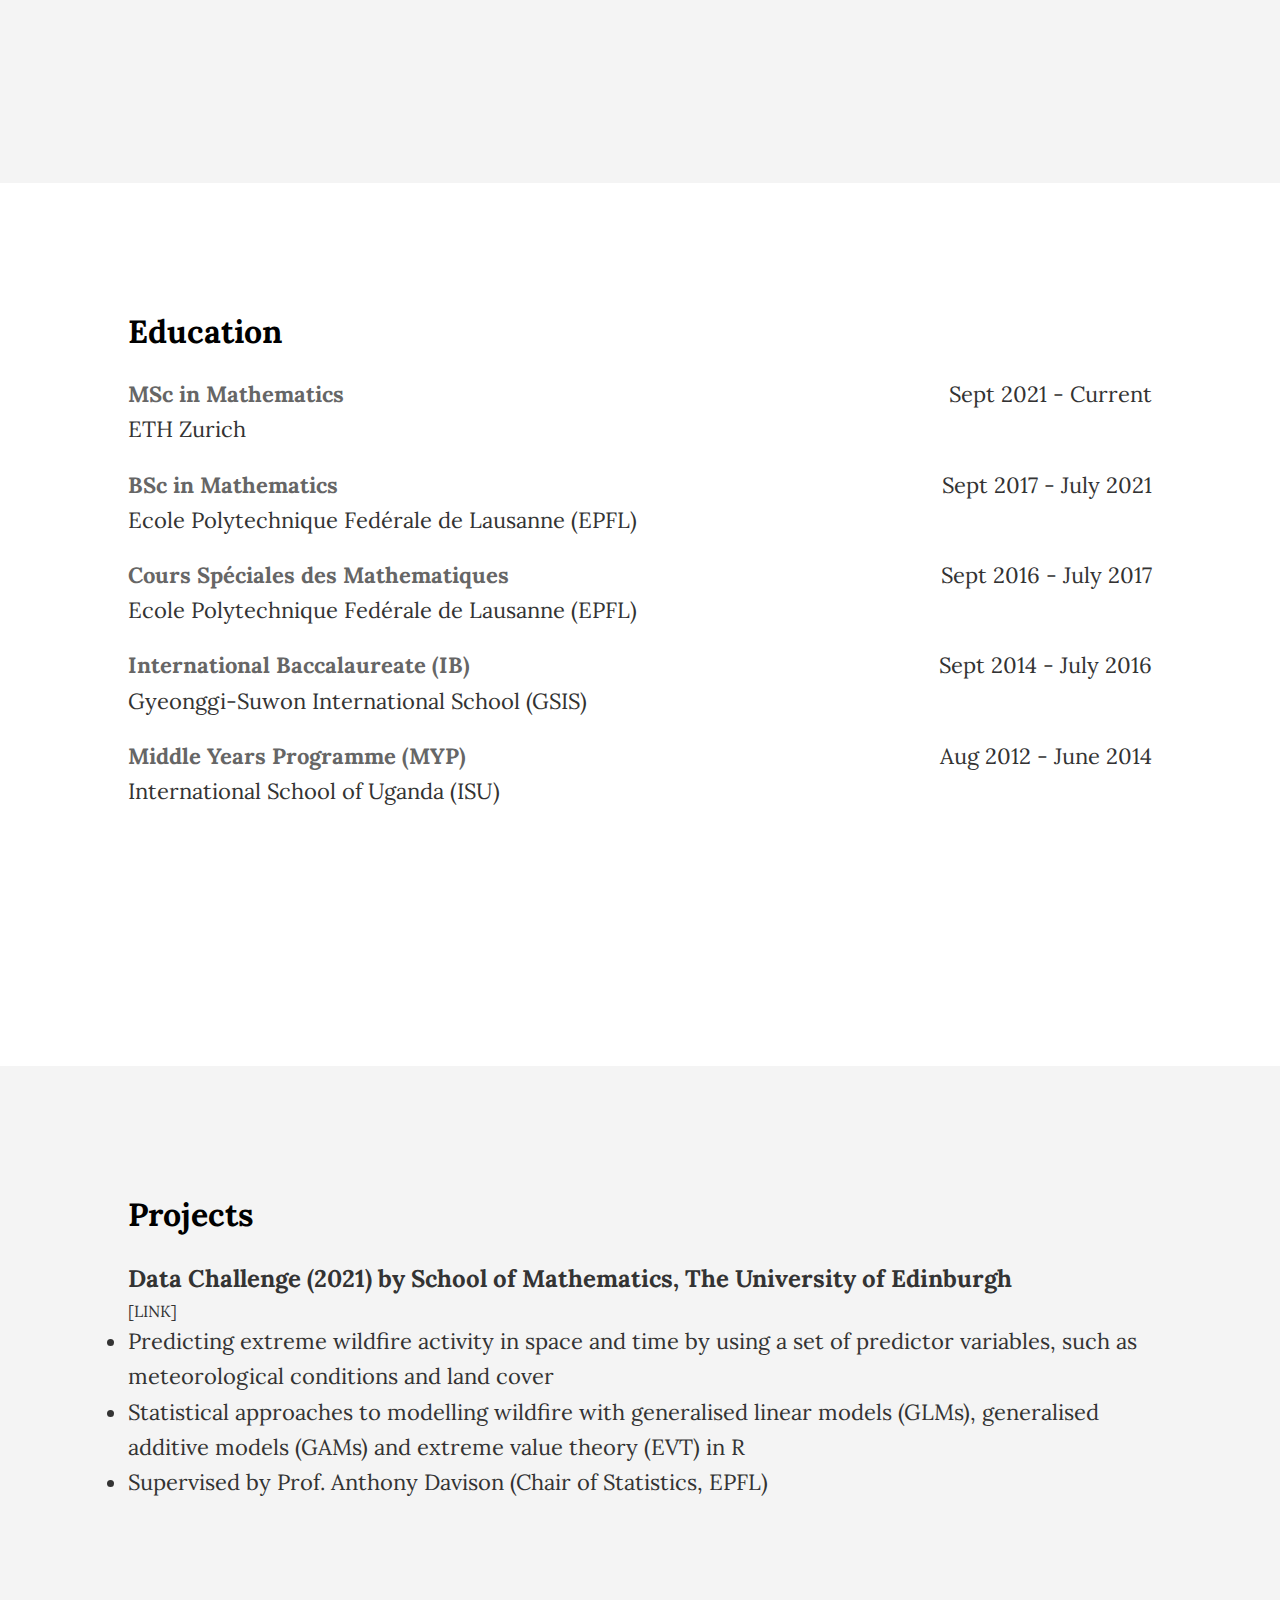
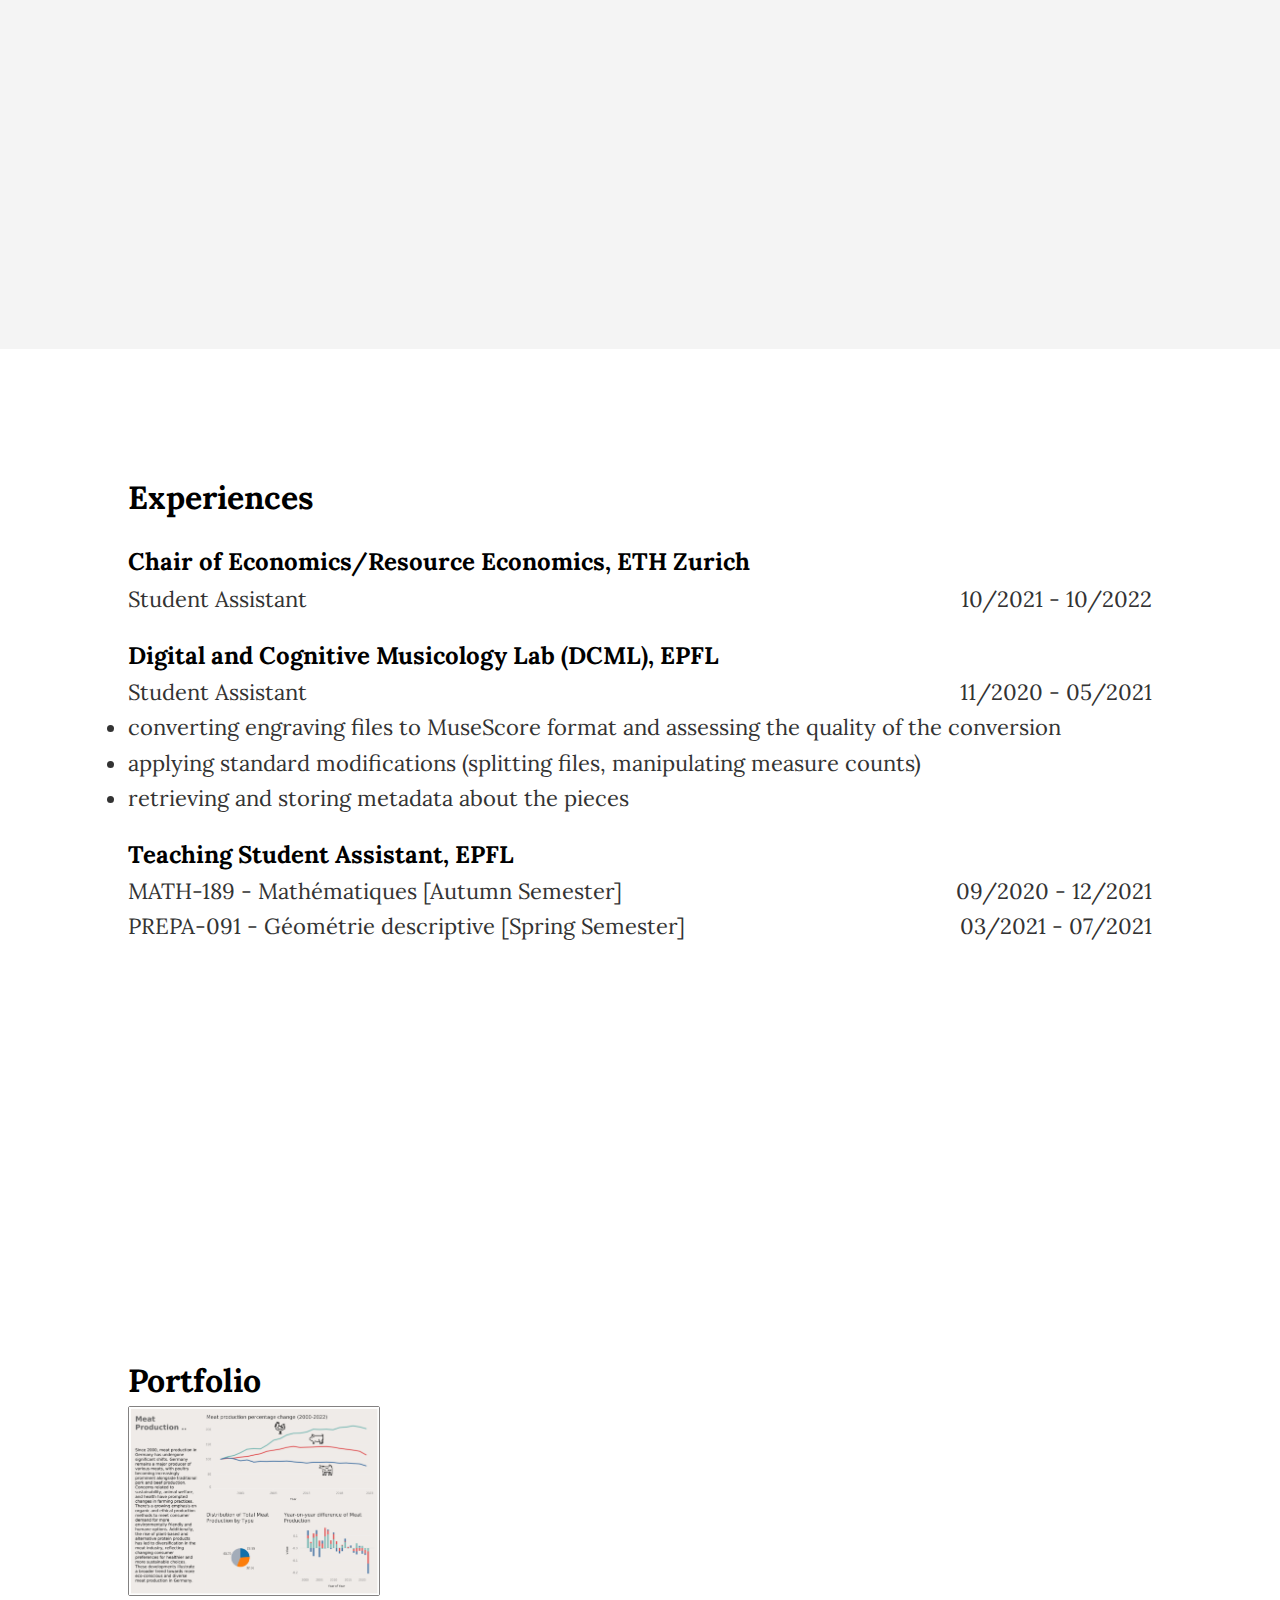
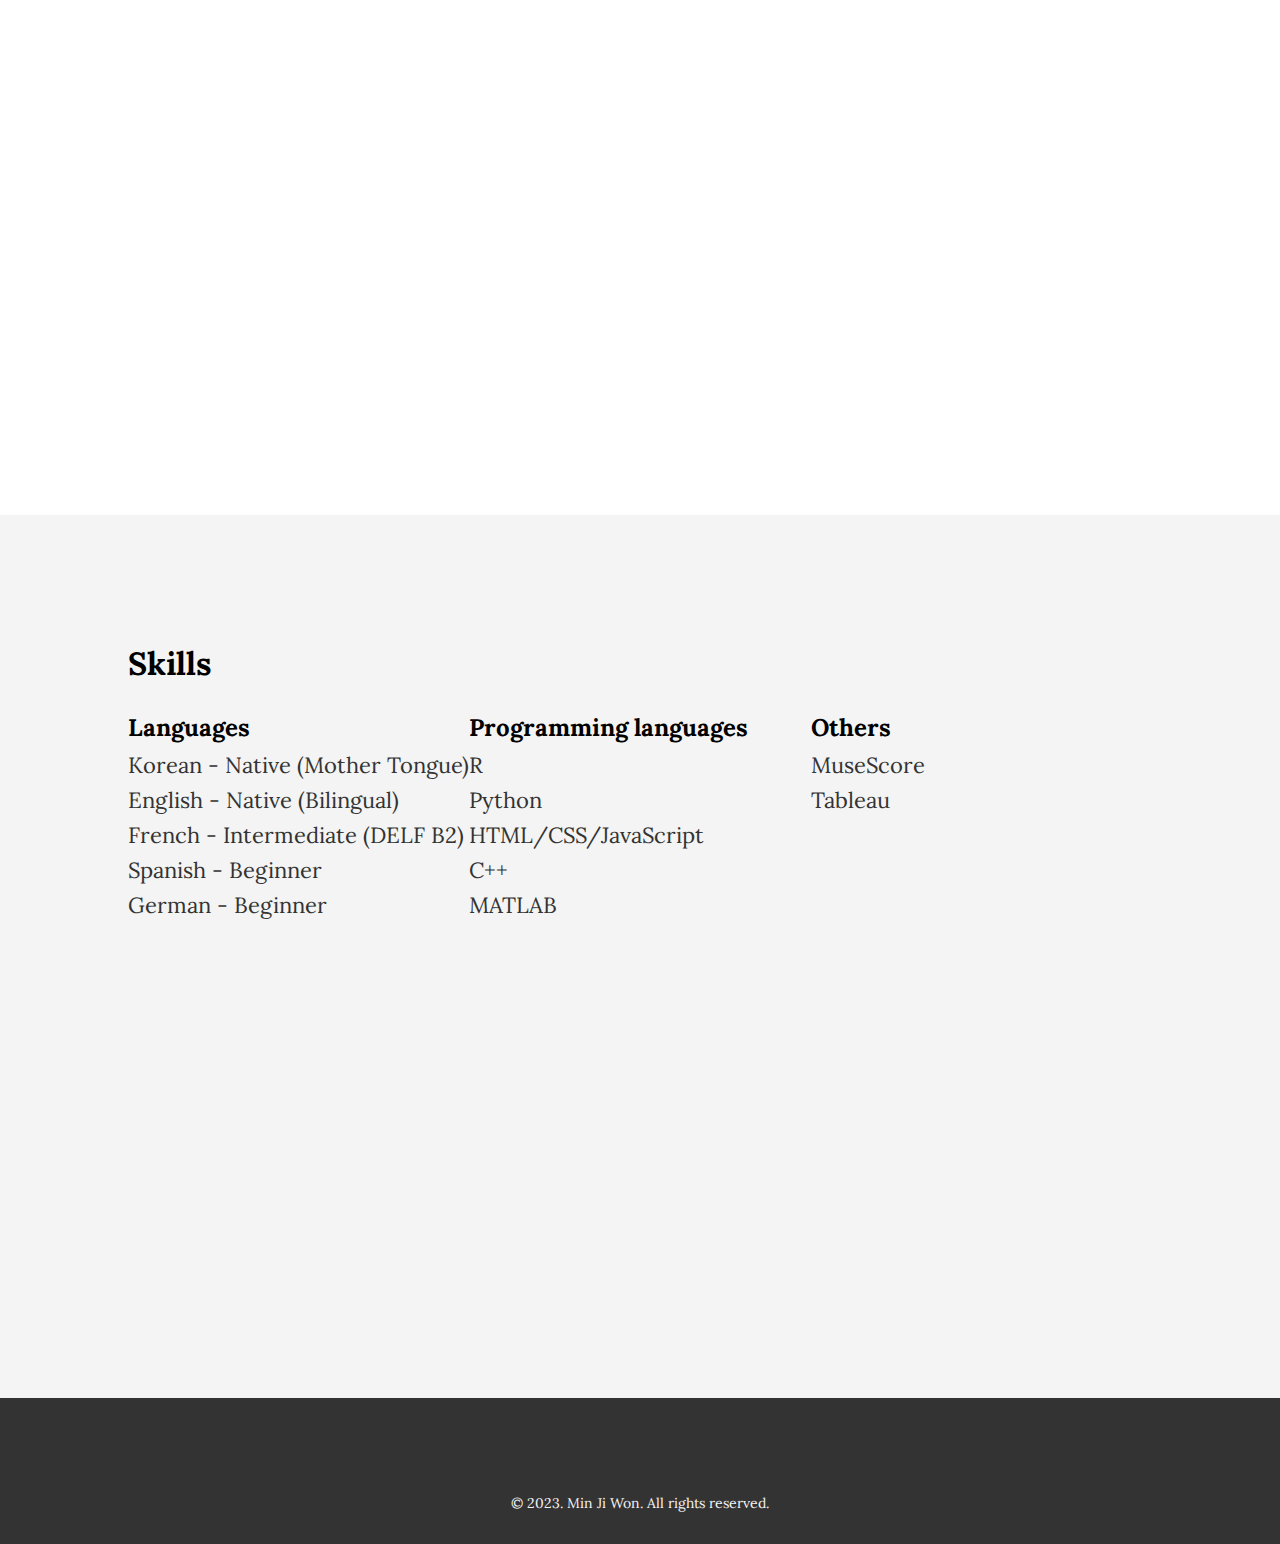
==== commit dda1cc9b: "added style to portfolio" ====
--- a/index.html
+++ b/index.html
@@ -173,7 +173,15 @@
         <div class="container">
             <h1 class="section-title">Portfolio</h1>
             <div class="portfolio-contents">
-                <a href="https://public.tableau.com/views/MeatProductioninGermanyMM2023W10/Dashboard1?:language=en-GB&:display_count=n&:origin=viz_share_link"><img src="tableau_projects/MeatProductionGermany/dashboard_img.png"></a>
+                <div class="portfolio-item">
+                    <a href="https://public.tableau.com/views/MeatProductioninGermanyMM2023W10/Dashboard1?:language=en-GB&:display_count=n&:origin=viz_share_link">
+                        <img src="tableau_projects/MeatProductionGermany/dashboard_img.png">
+                        <div class="overlay">
+                            <div class="light text">Tableau</div>
+                        </div>
+                    </a>
+
+                </div>
             </div>
         </div>
     </section>
--- a/style.css
+++ b/style.css
@@ -206,12 +206,47 @@
     color:#333;
 }
 
-.portfolio-contents img{
+.portfolio-item{
     border: 1px solid #838181;
     border-radius: 2px;
-    transition: background-color 0.3s ease;
     width:250px;
-}*/
+    position:relative;
+}
+
+.portfolio-item img{
+    width: 100%;
+    height:auto;
+    display: block;
+}
+
+.overlay {
+    position: absolute;
+    top: 0;
+    bottom: 0;
+    left: 0;
+    right: 0;
+    height: 100%;
+    width: 100%;
+    opacity: 0;
+    transition: .5s ease;
+    background-color: #686464;
+}
+  
+  .portfolio-item:hover .overlay {
+    opacity: 0.6;
+  }
+  
+  .text {
+    color: white;
+    font-size: 20px;
+    position: absolute;
+    top: 50%;
+    left: 50%;
+    -webkit-transform: translate(-50%, -50%);
+    -ms-transform: translate(-50%, -50%);
+    transform: translate(-50%, -50%);
+    text-align: center;
+  }
 
 .project a:hover {
     background-color: #333;
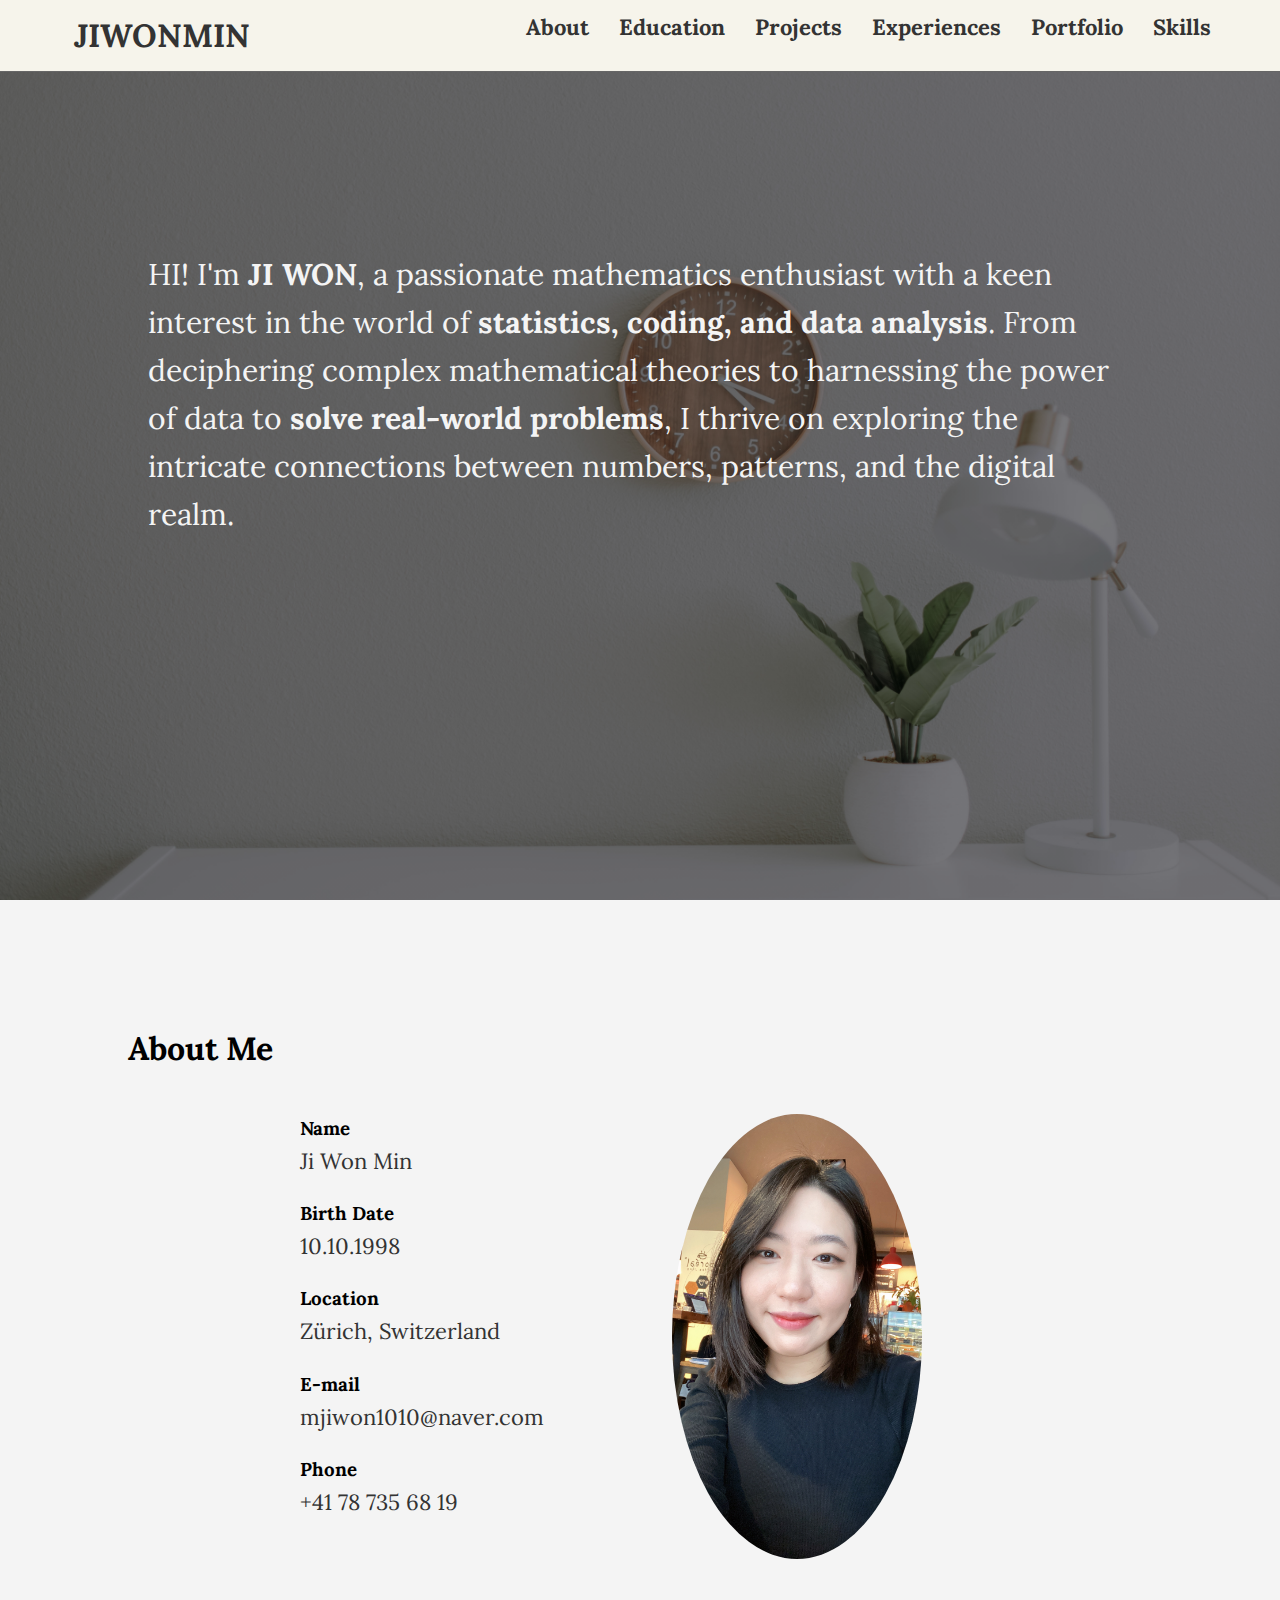
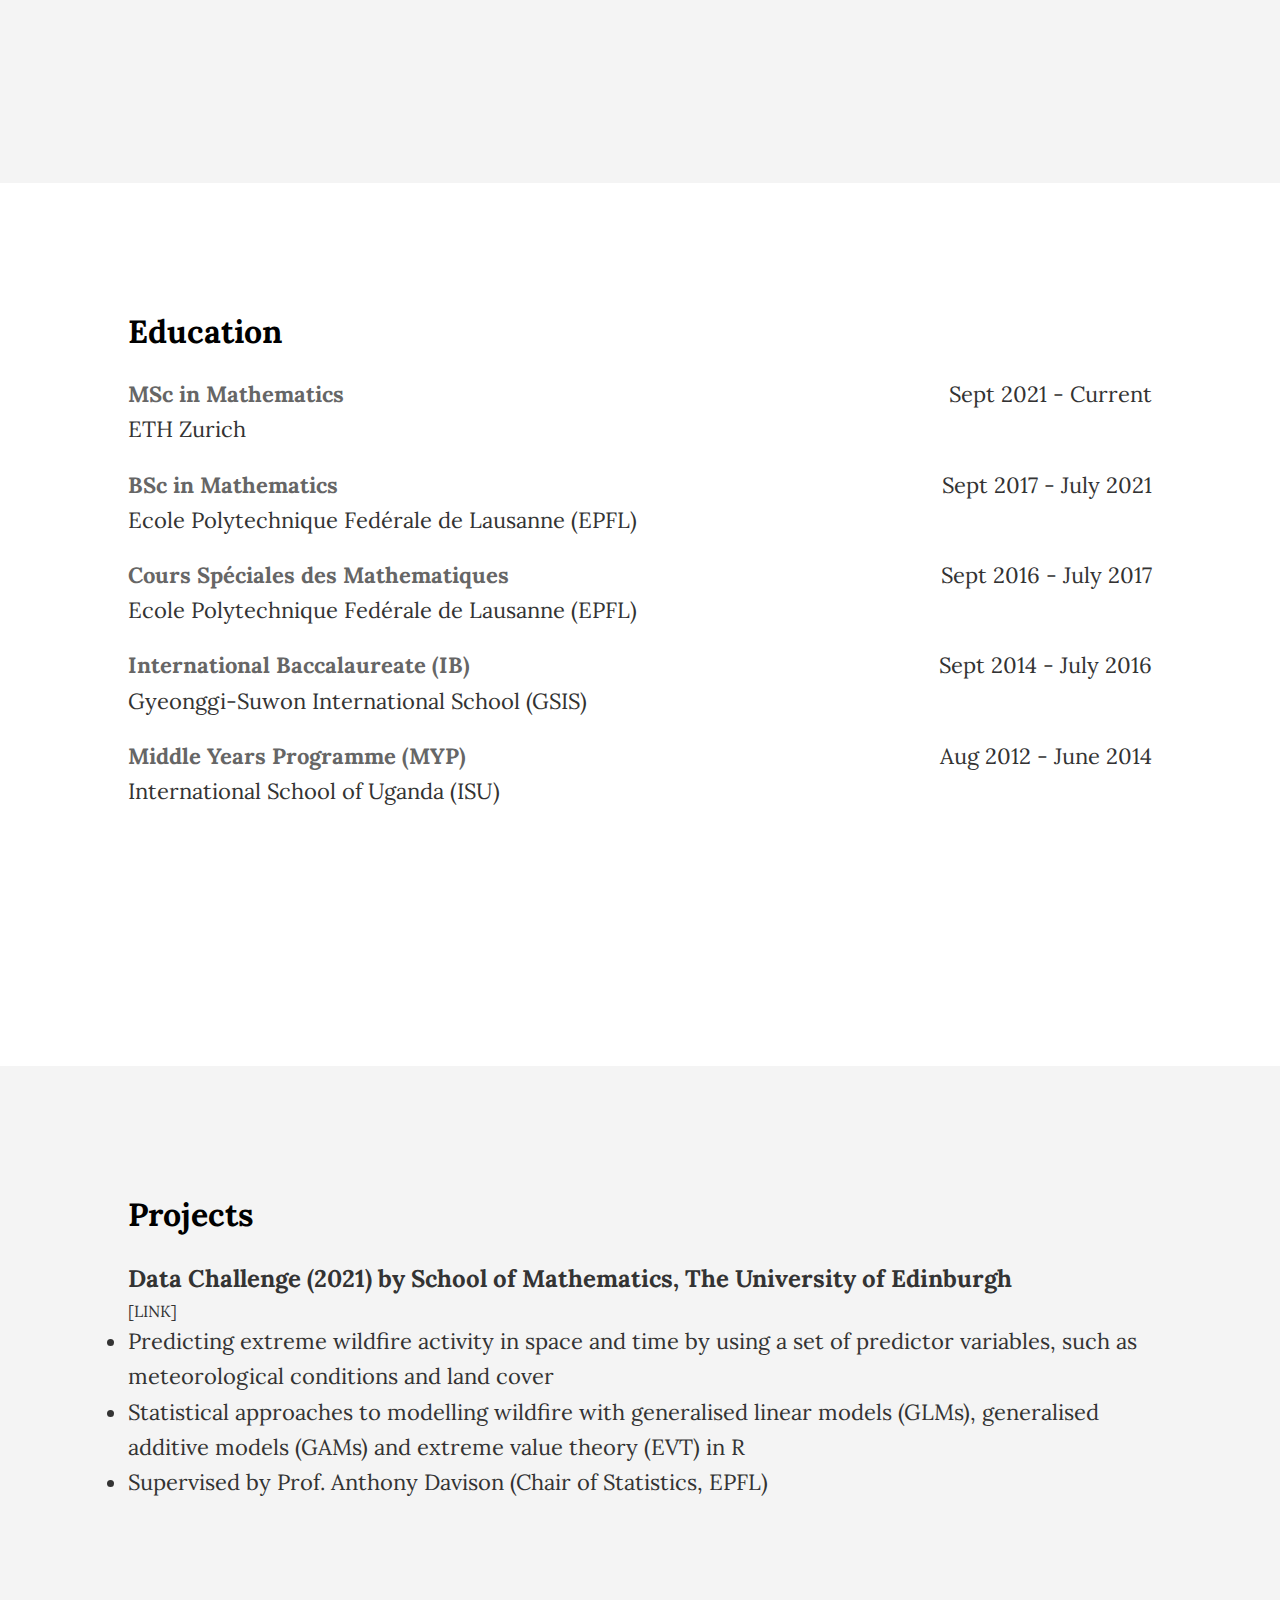
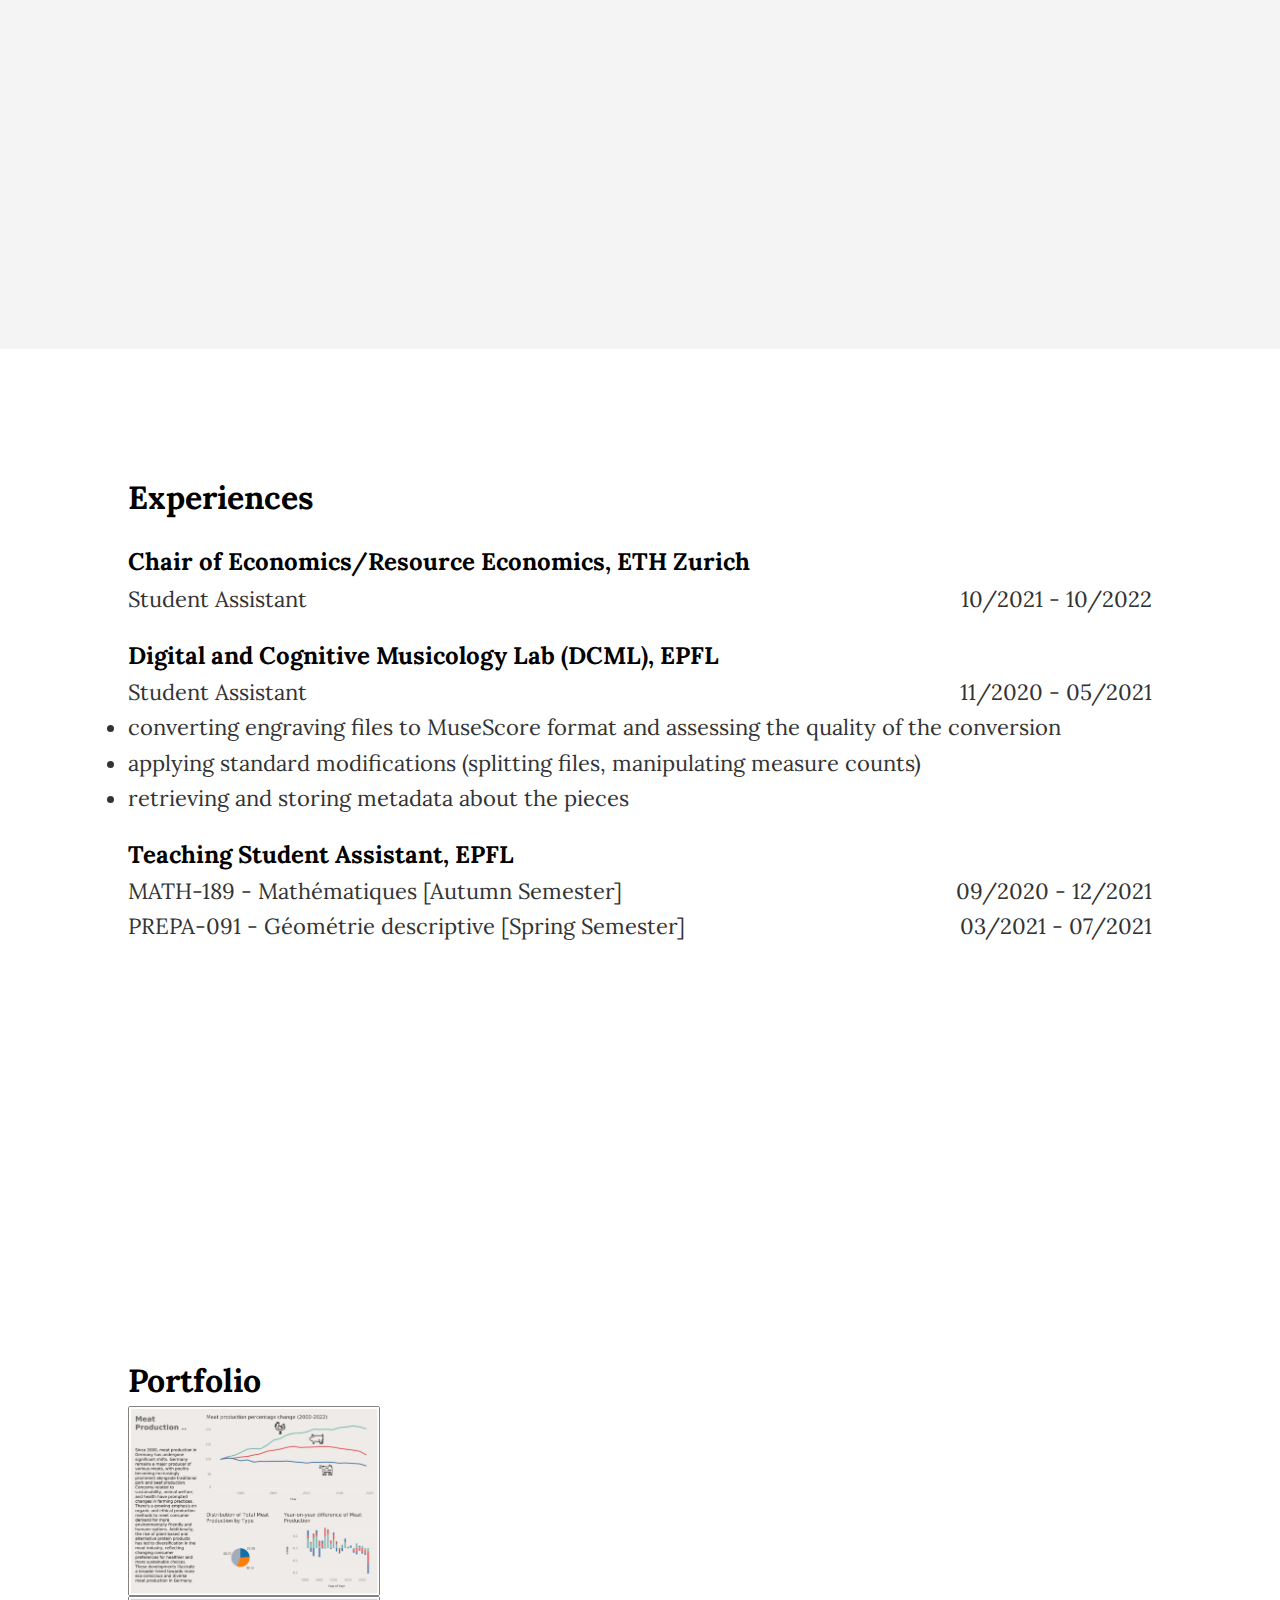
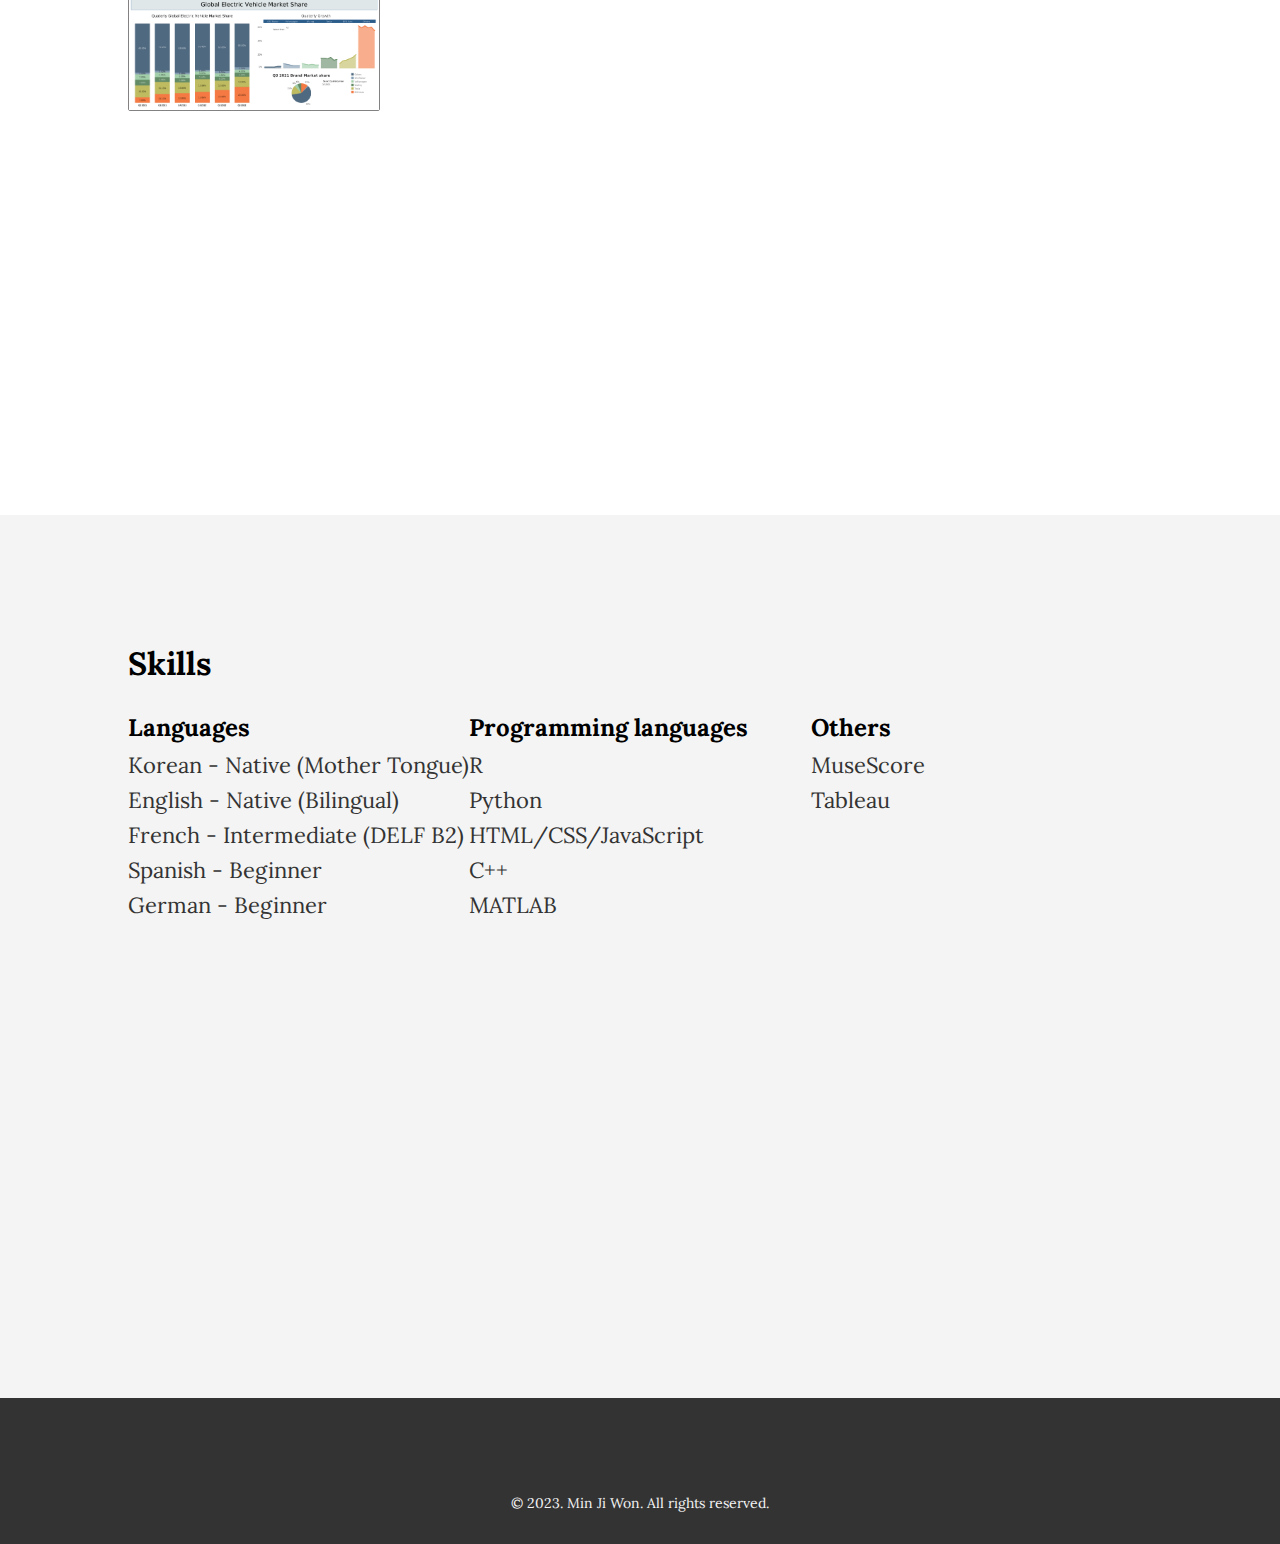
==== commit d5584f20: "added another project" ====
--- a/index.html
+++ b/index.html
@@ -5,6 +5,7 @@
     <meta name="viewport" content="width=device-width, initial-scale=1.0">
     <link rel="stylesheet" href="style.css">
     <title>Jiwon Min</title>
+    <link rel="icon" type="image/x-icon" href="J.png">
     <link rel="preconnect" href="https://fonts.googleapis.com">
     <link rel="preconnect" href="https://fonts.gstatic.com" crossorigin>
     <link href="https://fonts.googleapis.com/css2?family=Poppins:wght@200;400;600;700&display=swap" rel="stylesheet">
@@ -177,10 +178,19 @@
                     <a href="https://public.tableau.com/views/MeatProductioninGermanyMM2023W10/Dashboard1?:language=en-GB&:display_count=n&:origin=viz_share_link">
                         <img src="tableau_projects/MeatProductionGermany/dashboard_img.png">
                         <div class="overlay">
-                            <div class="light text">Tableau</div>
+                            <div class="light text">Meat Production in Germany Tableau
+                            </div>
                         </div>
                     </a>
-
+                </div>
+                <div class="portfolio-item">
+                    <a href="https://public.tableau.com/app/profile/ji.won.min/viz/GlobalElectricVehicleMarketShare_16950347350130/Dashboard1?publish=yes">
+                        <img src="tableau_projects/GlobalEVMarketshare.png">
+                        <div class="overlay">
+                            <div class="light text">EV Market Share Tableau
+                            </div>
+                        </div>
+                    </a>
                 </div>
             </div>
         </div>
